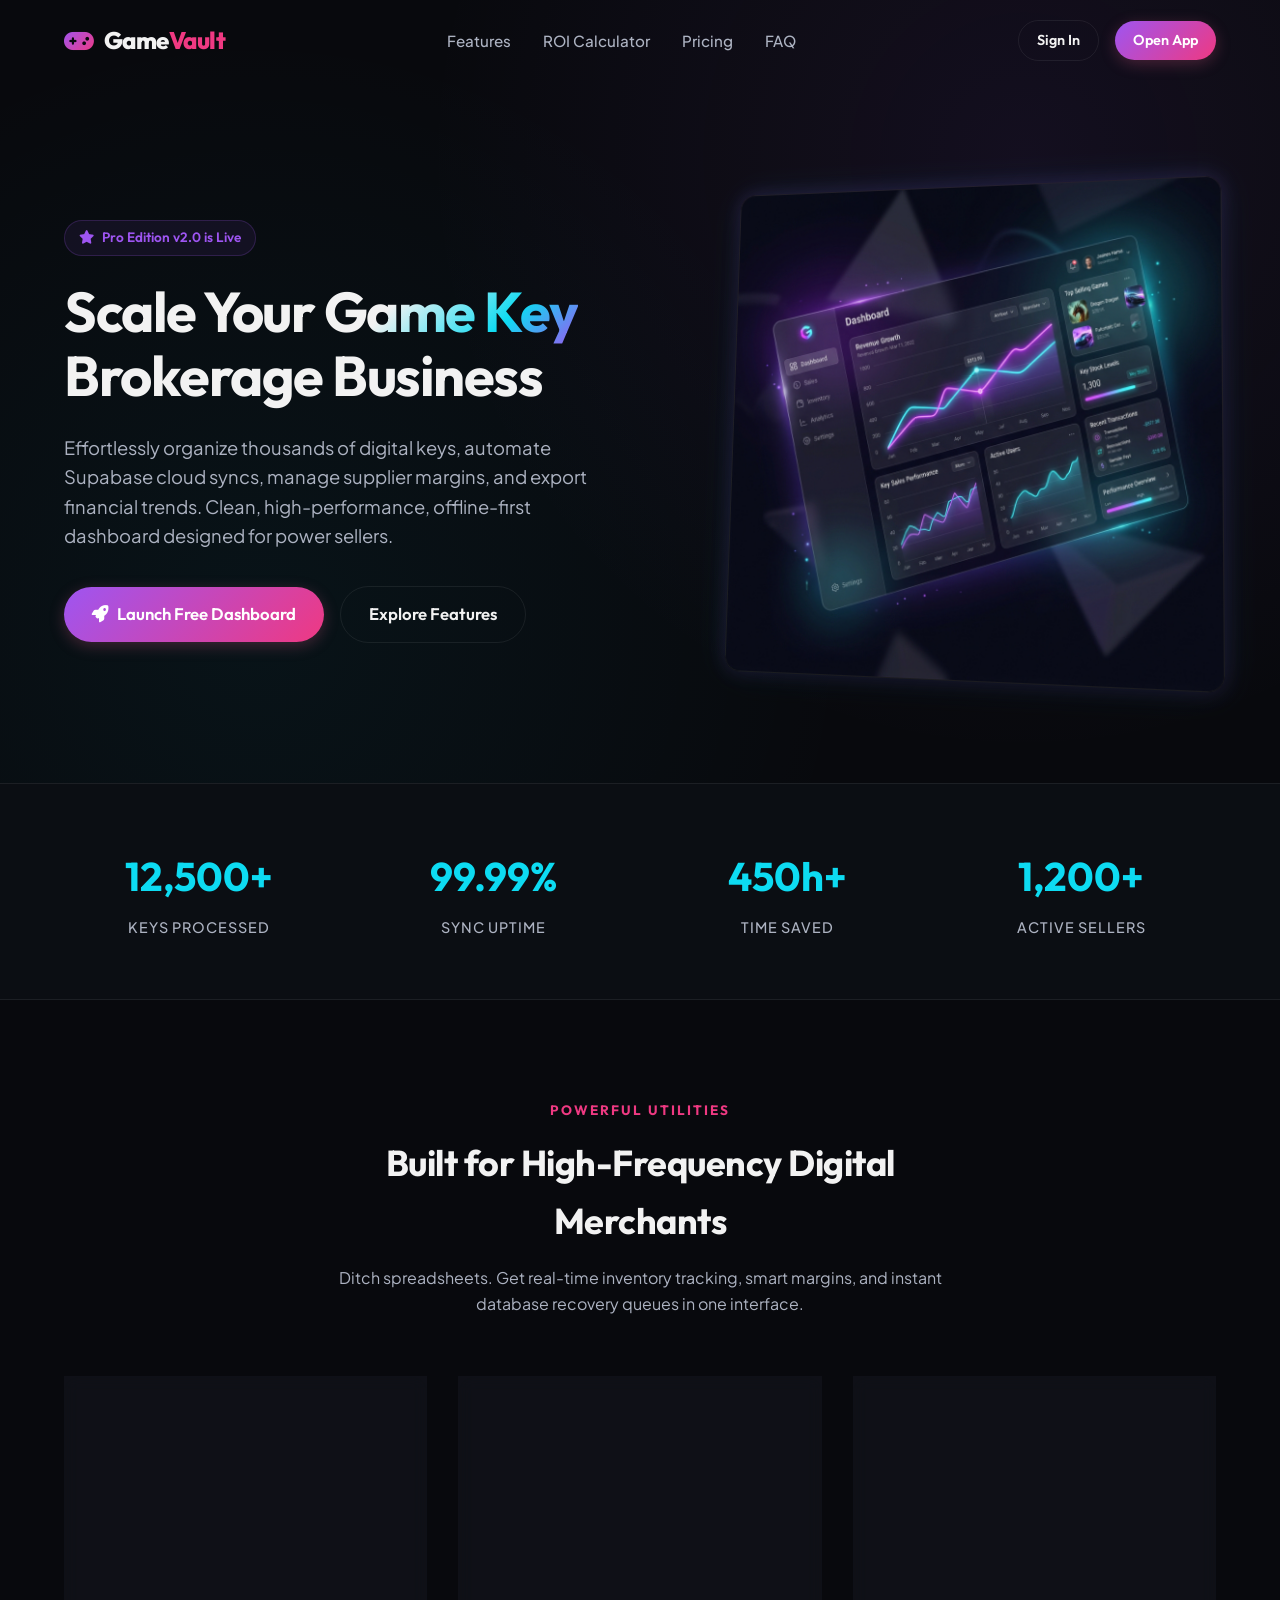
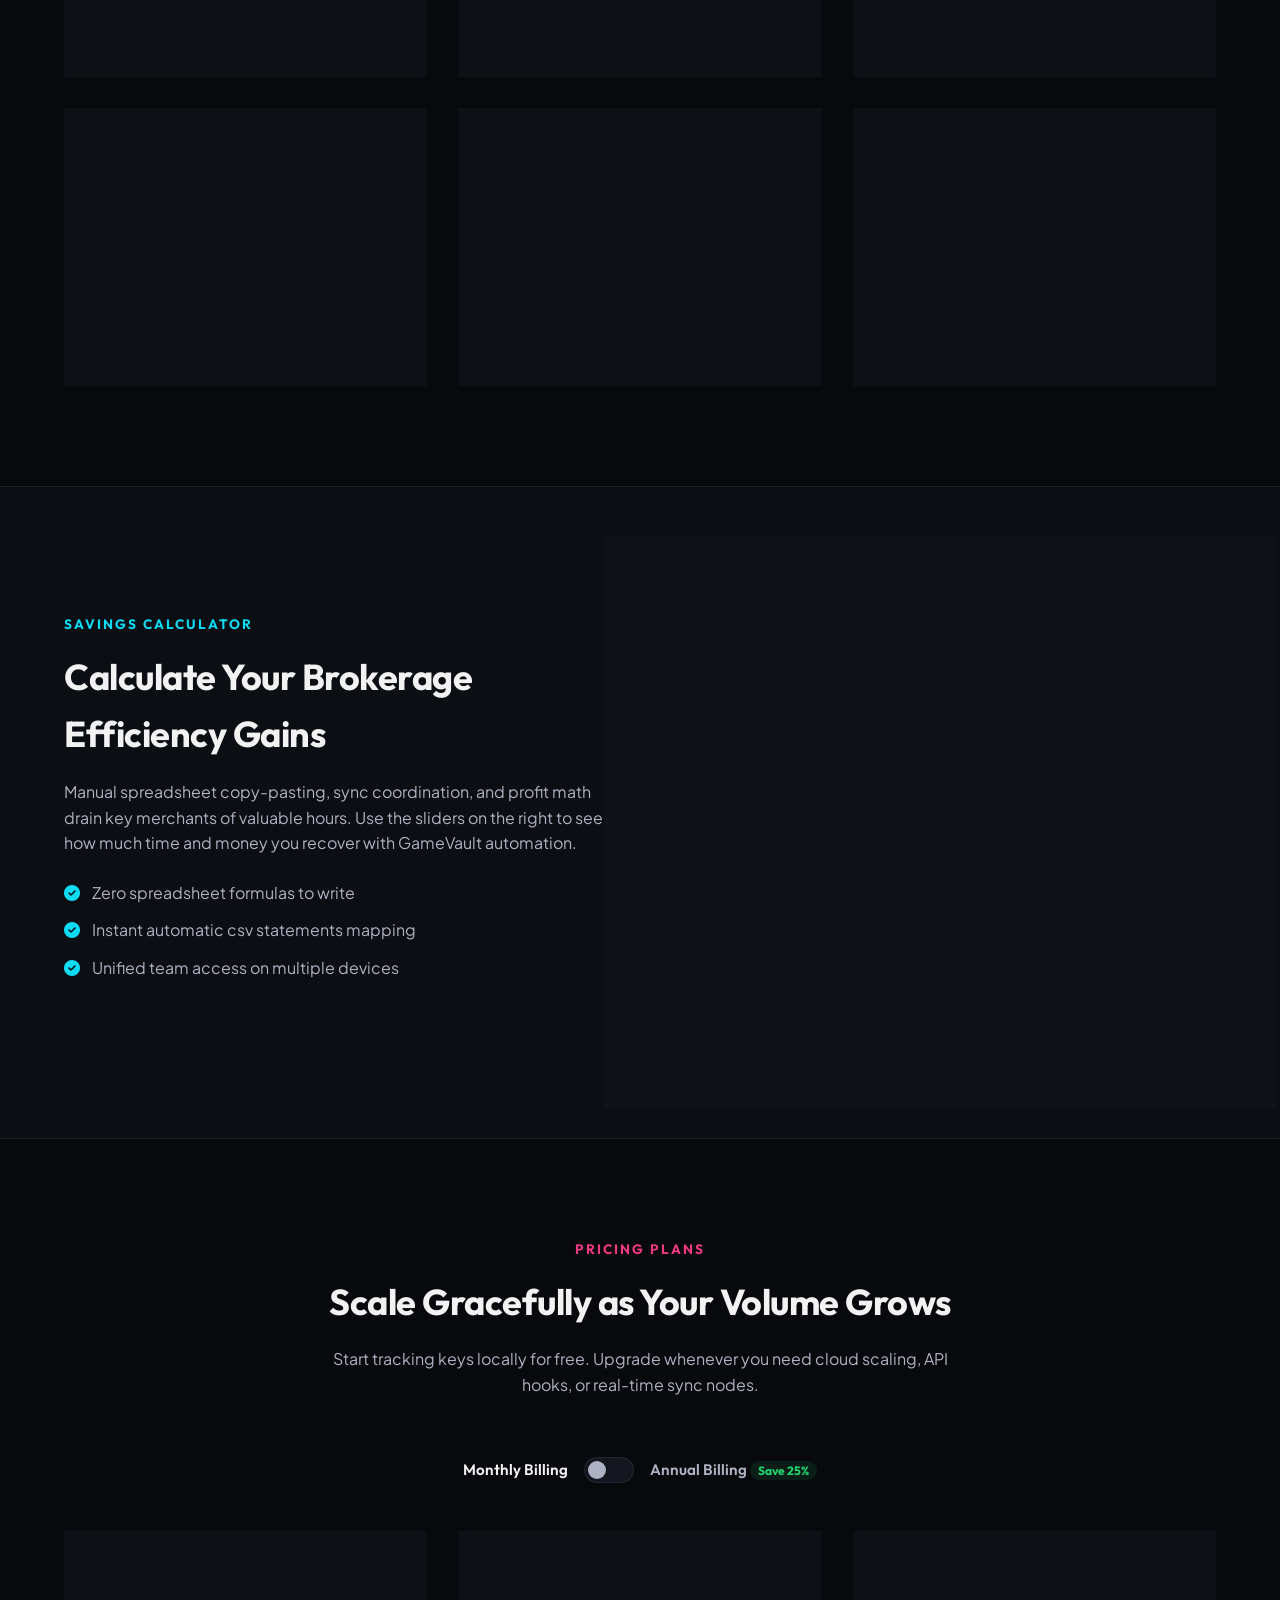
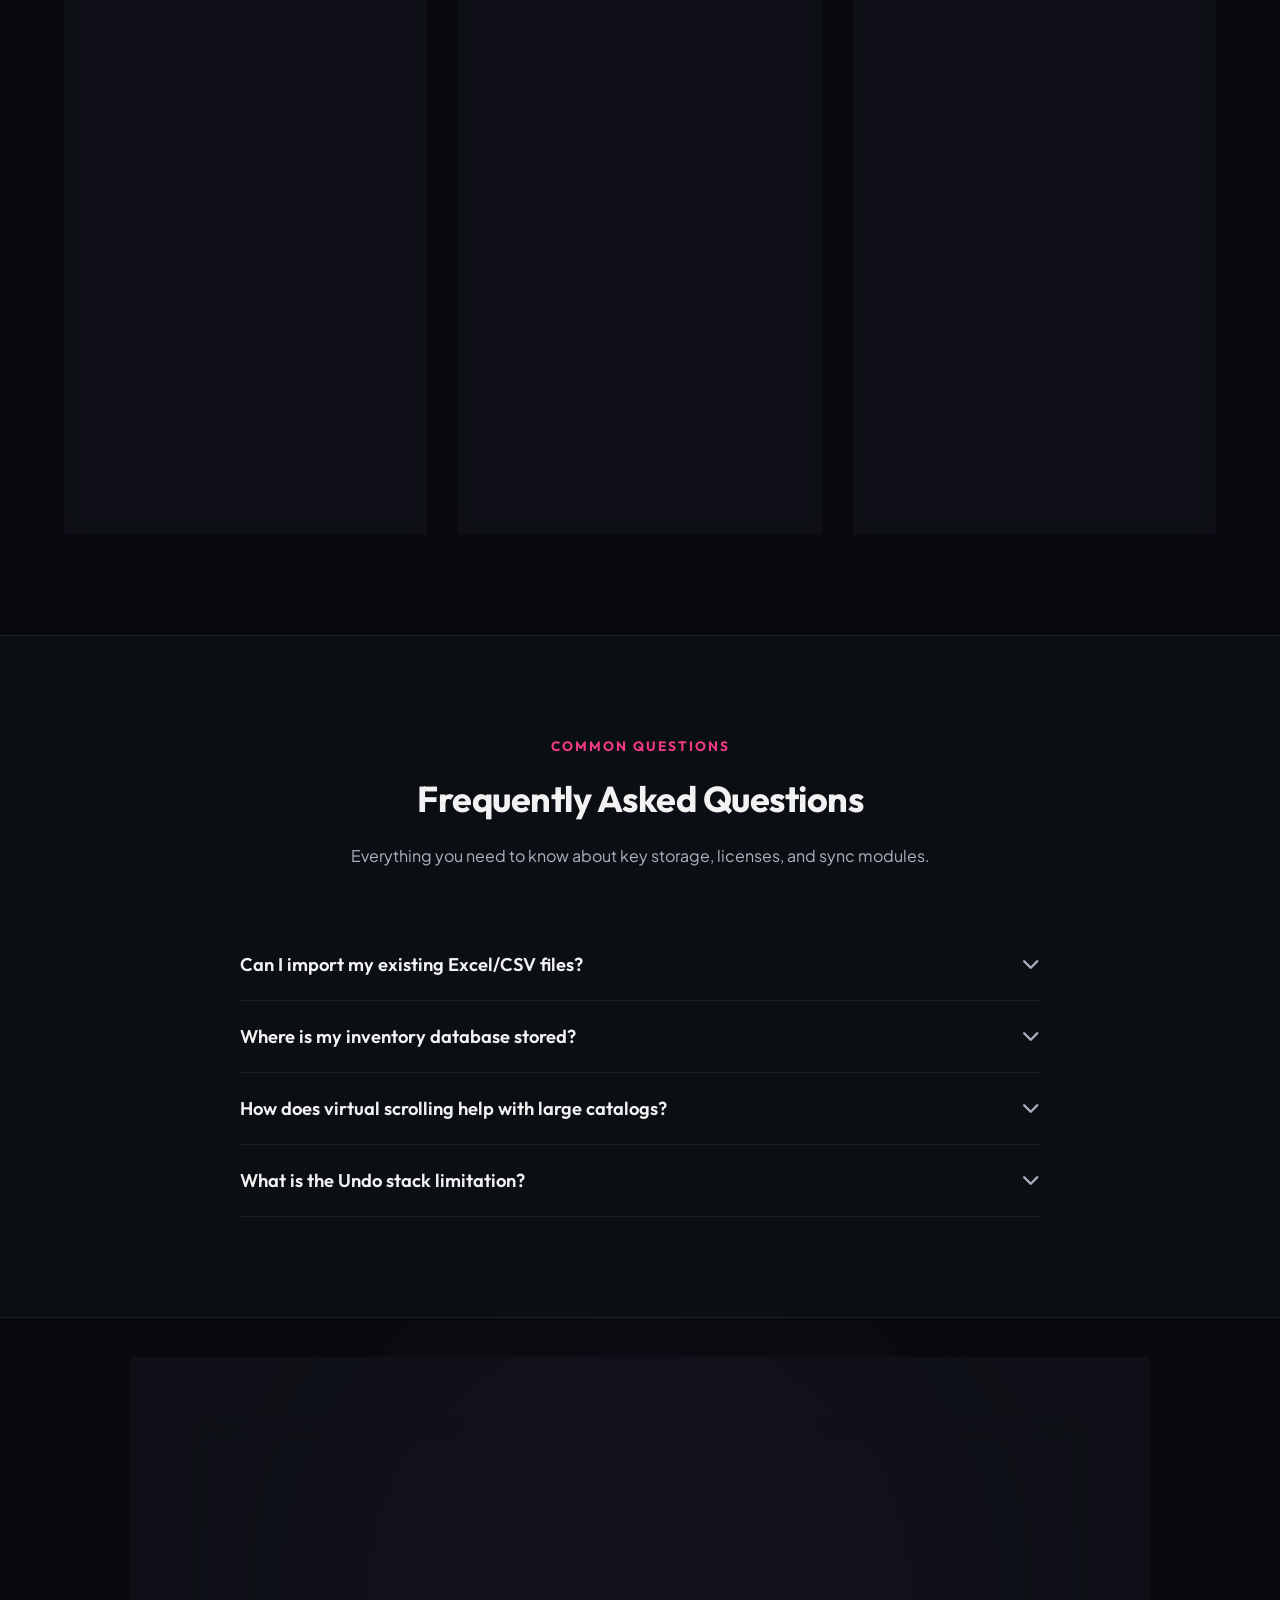
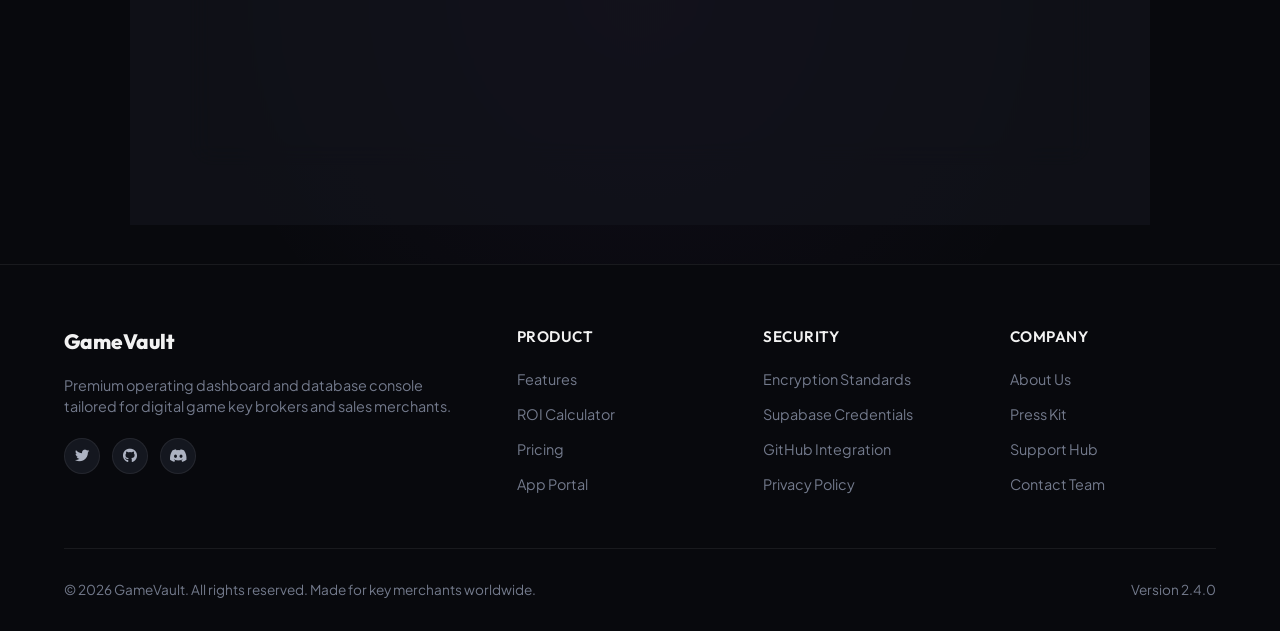
==== landing.html @ be25f6ea "Add files via upload" ====
<!DOCTYPE html>
<html lang="en">
<head>
  <meta charset="UTF-8">
  <meta name="viewport" content="width=device-width, initial-scale=1.0">
  <title>GameVault - SaaS Operations Hub for Game Key Merchants</title>
  <meta name="description" content="Manage, sync, and scale your game key business. Track inventory, calculate real-time platform profits, sync data to Supabase/GitHub, and analyze supplier margins.">
  
  <!-- FontAwesome Icons -->
  <link rel="stylesheet" href="https://cdnjs.cloudflare.com/ajax/libs/font-awesome/6.4.0/css/all.min.css">
  
  <!-- Custom landing styling -->
  <link rel="stylesheet" href="landing.css">
</head>
<body>

  <!-- HEADER -->
  <header class="header" id="main-header">
    <div class="container nav-wrapper">
      <a href="#" class="logo">
        <i class="fa-solid fa-gamepad"></i>
        <span>Game<span style="color: var(--accent-pink);">Vault</span></span>
      </a>
      <ul class="nav-menu">
        <li><a href="#features" class="nav-link">Features</a></li>
        <li><a href="#calculator" class="nav-link">ROI Calculator</a></li>
        <li><a href="#pricing" class="nav-link">Pricing</a></li>
        <li><a href="#faq" class="nav-link">FAQ</a></li>
      </ul>
      <div class="nav-actions">
        <a href="index.html" class="btn btn-outline" style="border-radius: 30px; font-size: 0.9rem; padding: 8px 18px;">Sign In</a>
        <a href="index.html" class="btn btn-primary" style="border-radius: 30px; font-size: 0.9rem; padding: 8px 18px;">Open App</a>
      </div>
    </div>
  </header>

  <!-- HERO SECTION -->
  <section class="hero">
    <div class="container hero-grid">
      <div class="hero-content">
        <div class="hero-badge">
          <i class="fa-solid fa-star"></i> Pro Edition v2.0 is Live
        </div>
        <h1 class="hero-title">
          Scale Your <span class="text-gradient">Game Key</span> Brokerage Business
        </h1>
        <p class="hero-subtitle">
          Effortlessly organize thousands of digital keys, automate Supabase cloud syncs, manage supplier margins, and export financial trends. Clean, high-performance, offline-first dashboard designed for power sellers.
        </p>
        <div class="hero-ctas">
          <a href="index.html" class="btn btn-primary btn-lg">
            <i class="fa-solid fa-rocket"></i> Launch Free Dashboard
          </a>
          <a href="#features" class="btn btn-outline btn-lg">
            Explore Features
          </a>
        </div>
      </div>
      <div class="hero-mockup-wrapper">
        <div class="hero-mockup-glow"></div>
        <img src="assets/dashboard_showcase.png" alt="GameVault Dashboard Mockup" class="hero-mockup-image">
      </div>
    </div>
  </section>

  <!-- STATS BAR -->
  <section class="stats">
    <div class="container stats-grid">
      <div class="stat-item">
        <h3 id="stat-keys">12,500+</h3>
        <p>Keys Processed</p>
      </div>
      <div class="stat-item">
        <h3 id="stat-uptime">99.99%</h3>
        <p>Sync Uptime</p>
      </div>
      <div class="stat-item">
        <h3 id="stat-hours">450h+</h3>
        <p>Time Saved</p>
      </div>
      <div class="stat-item">
        <h3 id="stat-suppliers">1,200+</h3>
        <p>Active Sellers</p>
      </div>
    </div>
  </section>

  <!-- FEATURES SECTION -->
  <section class="features" id="features">
    <div class="container">
      <div class="section-header">
        <span class="section-tag">Powerful Utilities</span>
        <h2 class="section-title">Built for High-Frequency Digital Merchants</h2>
        <p class="section-subtitle">Ditch spreadsheets. Get real-time inventory tracking, smart margins, and instant database recovery queues in one interface.</p>
      </div>
      
      <div class="features-grid">
        <!-- Feature 1 -->
        <div class="feature-card">
          <div class="feature-icon purple">
            <i class="fa-solid fa-bolt"></i>
          </div>
          <h4>High-Performance Scrolling</h4>
          <p>Features state-of-the-art DOM Virtualization enabling scroll lists to render over 12,000+ key records synchronously with sub-millisecond redraw latency.</p>
        </div>

        <!-- Feature 2 -->
        <div class="feature-card">
          <div class="feature-icon cyan">
            <i class="fa-solid fa-cloud-arrow-up"></i>
          </div>
          <h4>Real-Time Cloud Sync</h4>
          <p>Integrated service syncs keys to Supabase databases. Supports offline-write storage buffering and background bulk push-pull queues.</p>
        </div>

        <!-- Feature 3 -->
        <div class="feature-card">
          <div class="feature-icon pink">
            <i class="fa-solid fa-coins"></i>
          </div>
          <h4>Transposed Finance Ledger</h4>
          <p>Aggregates sales by month, year, or all-time into spreadsheet grid systems, detailing ROI rates, average sell velocities, margins, and duration spans.</p>
        </div>

        <!-- Feature 4 -->
        <div class="feature-card">
          <div class="feature-icon emerald">
            <i class="fa-solid fa-code-branch"></i>
          </div>
          <h4>GitHub JSON Backups</h4>
          <p>Keep direct ownership of your database. Automatically commit encrypted database state snapshots directly to your private GitHub repositories.</p>
        </div>

        <!-- Feature 5 -->
        <div class="feature-card">
          <div class="feature-icon amber">
            <i class="fa-solid fa-table-cells"></i>
          </div>
          <h4>Autofills & Customizations</h4>
          <p>Autofill game acquisition details, platform markups, low-stock notifications, sidebar links, regional currencies, and logo emblems.</p>
        </div>

        <!-- Feature 6 -->
        <div class="feature-card">
          <div class="feature-icon purple">
            <i class="fa-solid fa-rotate-left"></i>
          </div>
          <h4>State Undo & Recovery</h4>
          <p>Safety first. Supports an in-memory chronological state undo/redo stack (up to 20 operations deep) to reverse mistaken deletes instantly.</p>
        </div>
      </div>
    </div>
  </section>

  <!-- SAVINGS CALCULATOR SECTION -->
  <section class="calc-section" id="calculator">
    <div class="container calc-grid">
      <div class="calc-text">
        <span class="section-tag" style="color: var(--accent-cyan);">Savings Calculator</span>
        <h2 class="section-title">Calculate Your Brokerage Efficiency Gains</h2>
        <p class="section-subtitle" style="margin-bottom: 24px;">
          Manual spreadsheet copy-pasting, sync coordination, and profit math drain key merchants of valuable hours. Use the sliders on the right to see how much time and money you recover with GameVault automation.
        </p>
        <ul style="list-style: none; margin-bottom: 30px; color: var(--text-secondary);">
          <li style="display: flex; align-items: center; gap: 12px; margin-bottom: 12px;">
            <i class="fa-solid fa-circle-check" style="color: var(--accent-cyan);"></i> Zero spreadsheet formulas to write
          </li>
          <li style="display: flex; align-items: center; gap: 12px; margin-bottom: 12px;">
            <i class="fa-solid fa-circle-check" style="color: var(--accent-cyan);"></i> Instant automatic csv statements mapping
          </li>
          <li style="display: flex; align-items: center; gap: 12px;">
            <i class="fa-solid fa-circle-check" style="color: var(--accent-cyan);"></i> Unified team access on multiple devices
          </li>
        </ul>
      </div>
      <div class="calc-panel">
        <div class="calc-group">
          <div class="calc-label-row">
            <label for="slider-volume">Monthly Keys Sold</label>
            <span class="calc-value-badge" id="val-volume">2,500 keys</span>
          </div>
          <input type="range" id="slider-volume" class="calc-slider" min="100" max="15000" step="100" value="2500">
        </div>
        
        <div class="calc-group" style="margin-bottom: 40px;">
          <div class="calc-label-row">
            <label for="slider-time">Manual Time per Key</label>
            <span class="calc-value-badge" id="val-time">3 minutes</span>
          </div>
          <input type="range" id="slider-time" class="calc-slider" min="1" max="10" step="0.5" value="3">
        </div>

        <div class="calc-results">
          <div class="calc-result-card">
            <h5>Hours Saved / Mo</h5>
            <div class="calc-result-val" id="res-hours">125h</div>
          </div>
          <div class="calc-result-card highlight">
            <h5>Estimated Profits Gain</h5>
            <div class="calc-result-val" id="res-savings">€3,750</div>
          </div>
        </div>
      </div>
    </div>
  </section>

  <!-- PRICING SECTION -->
  <section class="pricing" id="pricing">
    <div class="container">
      <div class="section-header">
        <span class="section-tag">Pricing Plans</span>
        <h2 class="section-title">Scale Gracefully as Your Volume Grows</h2>
        <p class="section-subtitle">Start tracking keys locally for free. Upgrade whenever you need cloud scaling, API hooks, or real-time sync nodes.</p>
      </div>

      <div class="pricing-toggle-wrapper">
        <span class="pricing-toggle-label active" id="toggle-label-monthly">Monthly Billing</span>
        <label class="switch">
          <input type="checkbox" id="pricing-toggle-checkbox">
          <span class="slider-switch"></span>
        </label>
        <span class="pricing-toggle-label" id="toggle-label-annual">Annual Billing <span class="pricing-badge">Save 25%</span></span>
      </div>

      <div class="pricing-grid">
        <!-- Tier 1 -->
        <div class="price-card">
          <div class="price-header">
            <h4>Hobbyist</h4>
            <p>Perfect for solo sellers tracking small key catalogs locally.</p>
          </div>
          <div class="price-tag">
            <span class="price-num">€0</span>
            <span class="price-period">/ month</span>
          </div>
          <ul class="price-features">
            <li><i class="fa-solid fa-check"></i> IndexedDB Local Storage</li>
            <li><i class="fa-solid fa-check"></i> Basic Sales Loggers</li>
            <li><i class="fa-solid fa-check"></i> Advanced Statistics & Charts</li>
            <li class="disabled"><i class="fa-solid fa-xmark"></i> Supabase Cloud Synchronizer</li>
            <li class="disabled"><i class="fa-solid fa-xmark"></i> GitHub Repos Backups</li>
            <li class="disabled"><i class="fa-solid fa-xmark"></i> Team Multi-Device Sync</li>
          </ul>
          <a href="index.html" class="btn btn-outline" style="width: 100%; border-radius: 30px;">Get Started Free</a>
        </div>

        <!-- Tier 2 -->
        <div class="price-card popular">
          <div class="price-header">
            <h4>Broker Pro</h4>
            <p>For active key brokers scaling cross-device syncs and backups.</p>
          </div>
          <div class="price-tag">
            <span class="price-num" id="pro-price">€19</span>
            <span class="price-period" id="pro-period">/ month</span>
          </div>
          <ul class="price-features">
            <li><i class="fa-solid fa-check"></i> Unlimited Keys Inventory</li>
            <li><i class="fa-solid fa-check"></i> Supabase Real-Time Cloud Node</li>
            <li><i class="fa-solid fa-check"></i> GitHub Automated Backups</li>
            <li><i class="fa-solid fa-check"></i> High-Speed DOM Virtualization</li>
            <li><i class="fa-solid fa-check"></i> Custom Suppliers & Logo URLs</li>
            <li><i class="fa-solid fa-check"></i> Multi-device State Syncing</li>
          </ul>
          <a href="index.html" class="btn btn-primary" style="width: 100%; border-radius: 30px;">Unlock Pro Access</a>
        </div>

        <!-- Tier 3 -->
        <div class="price-card">
          <div class="price-header">
            <h4>Enterprise</h4>
            <p>For large merchant teams requiring dedicated database nodes.</p>
          </div>
          <div class="price-tag">
            <span class="price-num">Custom</span>
            <span class="price-period">/ bespoke</span>
          </div>
          <ul class="price-features">
            <li><i class="fa-solid fa-check"></i> Isolated Database Shards</li>
            <li><i class="fa-solid fa-check"></i> Custom API Integrations</li>
            <li><i class="fa-solid fa-check"></i> Dedicated SLA Uptime Nodes</li>
            <li><i class="fa-solid fa-check"></i> Priority Account Management</li>
            <li><i class="fa-solid fa-check"></i> Automated Payout Invoicing</li>
            <li><i class="fa-solid fa-check"></i> Custom Roles & Audit Logs</li>
          </ul>
          <a href="mailto:support@gamevault.io" class="btn btn-outline" style="width: 100%; border-radius: 30px;">Contact Sales</a>
        </div>
      </div>
    </div>
  </section>

  <!-- FAQ SECTION -->
  <section class="faq" id="faq">
    <div class="container">
      <div class="section-header">
        <span class="section-tag">Common Questions</span>
        <h2 class="section-title">Frequently Asked Questions</h2>
        <p class="section-subtitle">Everything you need to know about key storage, licenses, and sync modules.</p>
      </div>

      <div class="faq-list">
        <div class="faq-item">
          <button class="faq-question">
            <h4>Can I import my existing Excel/CSV files?</h4>
            <i class="fa-solid fa-chevron-down"></i>
          </button>
          <div class="faq-answer">
            <p>Yes. GameVault integrates SheetJS which lets you drag and drop any raw Excel sheet. You can map custom headers to Game Title, Platform, Key, and Cost properties dynamically in Settings.</p>
          </div>
        </div>

        <div class="faq-item">
          <button class="faq-question">
            <h4>Where is my inventory database stored?</h4>
            <i class="fa-solid fa-chevron-down"></i>
          </button>
          <div class="faq-answer">
            <p>GameVault is offline-first. By default, your data stays in your browser's secure HTML5 IndexedDB storage database. Once you save Supabase credentials, mutations are piped to your remote database.</p>
          </div>
        </div>

        <div class="faq-item">
          <button class="faq-question">
            <h4>How does virtual scrolling help with large catalogs?</h4>
            <i class="fa-solid fa-chevron-down"></i>
          </button>
          <div class="faq-answer">
            <p>Standard tables crash or lag when rendering 10,000+ items. Our virtualization engine only renders the 15-20 rows visible in the viewport, reusing table cells during scroll. This guarantees a smooth 60fps experience.</p>
          </div>
        </div>

        <div class="faq-item">
          <button class="faq-question">
            <h4>What is the Undo stack limitation?</h4>
            <i class="fa-solid fa-chevron-down"></i>
          </button>
          <div class="faq-answer">
            <p>The state Undo/Redo recovery stack preserves the last 20 state mutations. This lets you undo key creations, edits, bulk status adjustments, and deletions. Older records are purged to keep RAM usage low.</p>
          </div>
        </div>
      </div>
    </div>
  </section>

  <!-- CTA BANNER -->
  <section class="cta-banner">
    <div class="container">
      <div class="cta-box">
        <h2>Ready to Automate Your Key Brokerage?</h2>
        <p>Get started with the local dashboard free of charge. Set up cloud syncing and backup repository commits in under 2 minutes.</p>
        <a href="index.html" class="btn btn-primary btn-lg">
          <i class="fa-solid fa-rocket"></i> Launch Free Dashboard
        </a>
      </div>
    </div>
  </section>

  <!-- FOOTER -->
  <footer class="footer">
    <div class="container">
      <div class="footer-grid">
        <div class="footer-brand">
          <h4>GameVault</h4>
          <p>Premium operating dashboard and database console tailored for digital game key brokers and sales merchants.</p>
          <div class="footer-socials">
            <a href="#" class="social-icon"><i class="fa-brands fa-twitter"></i></a>
            <a href="#" class="social-icon"><i class="fa-brands fa-github"></i></a>
            <a href="#" class="social-icon"><i class="fa-brands fa-discord"></i></a>
          </div>
        </div>
        <div class="footer-links">
          <h5>Product</h5>
          <ul>
            <li><a href="#features">Features</a></li>
            <li><a href="#calculator">ROI Calculator</a></li>
            <li><a href="#pricing">Pricing</a></li>
            <li><a href="index.html">App Portal</a></li>
          </ul>
        </div>
        <div class="footer-links">
          <h5>Security</h5>
          <ul>
            <li><a href="#">Encryption Standards</a></li>
            <li><a href="#">Supabase Credentials</a></li>
            <li><a href="#">GitHub Integration</a></li>
            <li><a href="#">Privacy Policy</a></li>
          </ul>
        </div>
        <div class="footer-links">
          <h5>Company</h5>
          <ul>
            <li><a href="#">About Us</a></li>
            <li><a href="#">Press Kit</a></li>
            <li><a href="#">Support Hub</a></li>
            <li><a href="mailto:support@gamevault.io">Contact Team</a></li>
          </ul>
        </div>
      </div>
      <div class="footer-bottom">
        <span class="footer-copy">&copy; 2026 GameVault. All rights reserved. Made for key merchants worldwide.</span>
        <span class="footer-copy">Version 2.4.0</span>
      </div>
    </div>
  </footer>

  <!-- Page Interactivity Scripts -->
  <script>
    document.addEventListener("DOMContentLoaded", () => {
      // 1. Header Scrolled Class Transitions
      const header = document.getElementById("main-header");
      window.addEventListener("scroll", () => {
        if (window.scrollY > 50) {
          header.classList.add("scrolled");
        } else {
          header.classList.remove("scrolled");
        }
      });

      // 2. Savings ROI Calculator logic
      const sliderVolume = document.getElementById("slider-volume");
      const sliderTime = document.getElementById("slider-time");
      
      const valVolume = document.getElementById("val-volume");
      const valTime = document.getElementById("val-time");
      
      const resHours = document.getElementById("res-hours");
      const resSavings = document.getElementById("res-savings");

      const formatNum = (num) => num.toString().replace(/\B(?=(\d{3})+(?!\d))/g, ",");

      const updateSavings = () => {
        const volume = parseInt(sliderVolume.value) || 0;
        const time = parseFloat(sliderTime.value) || 0;

        valVolume.textContent = `${formatNum(volume)} keys`;
        valTime.textContent = `${time} minute${time === 1 ? '' : 's'}`;

        // Calculate hours saved per month
        const totalMinutes = volume * time;
        const hoursSaved = Math.round(totalMinutes / 60);
        resHours.textContent = `${formatNum(hoursSaved)}h`;

        // Calculate money saved based on developer average rate (€30/hour)
        const savingsMoney = Math.round(hoursSaved * 30);
        resSavings.textContent = `€${formatNum(savingsMoney)}`;
      };

      if (sliderVolume && sliderTime) {
        sliderVolume.addEventListener("input", updateSavings);
        sliderTime.addEventListener("input", updateSavings);
        updateSavings(); // Run initialization
      }

      // 3. Pricing Period Duration Toggle Switch
      const billingToggle = document.getElementById("pricing-toggle-checkbox");
      const labelMonthly = document.getElementById("toggle-label-monthly");
      const labelAnnual = document.getElementById("toggle-label-annual");
      
      const proPrice = document.getElementById("pro-price");
      const proPeriod = document.getElementById("pro-period");

      const updatePricing = () => {
        if (billingToggle.checked) {
          // Annual billing
          labelMonthly.classList.remove("active");
          labelAnnual.classList.add("active");
          proPrice.textContent = "€14";
          proPeriod.textContent = " / month (billed annually)";
        } else {
          // Monthly billing
          labelMonthly.classList.add("active");
          labelAnnual.classList.remove("active");
          proPrice.textContent = "€19";
          proPeriod.textContent = " / month";
        }
      };

      if (billingToggle) {
        billingToggle.addEventListener("change", updatePricing);
        updatePricing();
      }

      // 4. FAQ Accordion panel collapse animations
      const faqQuestions = document.querySelectorAll(".faq-question");
      faqQuestions.forEach(btn => {
        btn.addEventListener("click", () => {
          const faqItem = btn.parentElement;
          const isActive = faqItem.classList.contains("active");
          
          // Collapse all faq items first
          document.querySelectorAll(".faq-item").forEach(item => {
            item.classList.remove("active");
          });

          // Expand selected one if it wasn't already active
          if (!isActive) {
            faqItem.classList.add("active");
          }
        });
      });
    });
  </script>
</body>
</html>
---- landing.css ----
/* 
 * GameVault - SaaS Landing Page Styling
 * Tailored HSL dark palette & premium visual tokens
 */

@import url('https://fonts.googleapis.com/css2?family=Outfit:wght@300;400;500;600;700;800&family=Plus+Jakarta+Sans:wght@300;400;500;600;700;800&display=swap');

:root {
  --bg-dark: hsl(224, 25%, 6%);
  --bg-darker: hsl(224, 25%, 4%);
  --bg-card: hsl(224, 20%, 10%);
  --bg-card-glass: hsla(224, 20%, 10%, 0.6);
  --border-color: hsla(0, 0%, 100%, 0.07);
  --border-glow: hsla(270, 85%, 65%, 0.15);
  
  --text-main: hsl(0, 0%, 95%);
  --text-secondary: hsl(224, 15%, 72%);
  --text-muted: hsl(224, 10%, 50%);
  
  --accent-purple: hsl(268, 85%, 64%);
  --accent-cyan: hsl(186, 90%, 50%);
  --accent-pink: hsl(336, 85%, 58%);
  --accent-emerald: hsl(146, 75%, 48%);
  --accent-amber: hsl(36, 95%, 52%);
  
  --radius-xl: 24px;
  --radius-lg: 16px;
  --radius-md: 10px;
  --radius-sm: 6px;
  
  --font-display: 'Outfit', sans-serif;
  --font-body: 'Plus Jakarta Sans', sans-serif;
  
  --shadow-neon: 0 0 20px hsla(268, 85%, 64%, 0.2), 0 0 40px hsla(186, 90%, 50%, 0.1);
  --shadow-lg: 0 10px 40px rgba(0, 0, 0, 0.4);
}

/* Global resets & Scroll behaviors */
* {
  box-sizing: border-box;
  margin: 0;
  padding: 0;
}

html {
  scroll-behavior: smooth;
  background-color: var(--bg-darker);
  color: var(--text-main);
  font-family: var(--font-body);
  font-size: 16px;
}

body {
  overflow-x: hidden;
  line-height: 1.6;
}

h1, h2, h3, h4, h5, h6 {
  font-family: var(--font-display);
  font-weight: 700;
  color: var(--text-main);
}

a {
  text-decoration: none;
  color: inherit;
}

/* Gradients text & backgrounds */
.text-gradient {
  background: linear-gradient(135deg, var(--text-main) 30%, var(--accent-cyan) 70%, var(--accent-purple) 100%);
  -webkit-background-clip: text;
  -webkit-text-fill-color: transparent;
  background-clip: text;
}

.text-gradient-purple-pink {
  background: linear-gradient(135deg, var(--accent-purple), var(--accent-pink));
  -webkit-background-clip: text;
  -webkit-text-fill-color: transparent;
  background-clip: text;
}

.bg-gradient-purple-cyan {
  background: linear-gradient(135deg, var(--accent-purple), var(--accent-cyan));
}

/* Container */
.container {
  width: 100%;
  max-width: 1200px;
  margin: 0 auto;
  padding: 0 24px;
}

/* Header & Nav */
.header {
  position: fixed;
  top: 0;
  left: 0;
  width: 100%;
  z-index: 1000;
  transition: all 0.3s ease;
  padding: 20px 0;
}

.header.scrolled {
  background-color: hsla(224, 25%, 4%, 0.85);
  backdrop-filter: blur(12px);
  -webkit-backdrop-filter: blur(12px);
  padding: 14px 0;
  border-bottom: 1px solid var(--border-color);
}

.nav-wrapper {
  display: flex;
  justify-content: space-between;
  align-items: center;
}

.logo {
  display: flex;
  align-items: center;
  gap: 10px;
  font-family: var(--font-display);
  font-size: 1.5rem;
  font-weight: 800;
  letter-spacing: -0.5px;
}

.logo i {
  background: linear-gradient(135deg, var(--accent-purple), var(--accent-pink));
  -webkit-background-clip: text;
  -webkit-text-fill-color: transparent;
}

.nav-menu {
  display: flex;
  align-items: center;
  gap: 32px;
  list-style: none;
}

.nav-link {
  font-size: 0.95rem;
  font-weight: 500;
  color: var(--text-secondary);
  transition: color 0.2s ease;
}

.nav-link:hover {
  color: var(--accent-cyan);
}

.nav-actions {
  display: flex;
  align-items: center;
  gap: 16px;
}

/* Button UI */
.btn {
  display: inline-flex;
  align-items: center;
  justify-content: center;
  gap: 8px;
  padding: 10px 20px;
  border-radius: 30px;
  font-family: var(--font-display);
  font-weight: 600;
  font-size: 0.95rem;
  cursor: pointer;
  transition: all 0.25s cubic-bezier(0.16, 1, 0.3, 1);
  border: none;
}

.btn-primary {
  background: linear-gradient(135deg, var(--accent-purple), var(--accent-pink));
  color: #fff;
  box-shadow: 0 4px 15px rgba(235, 94, 142, 0.25);
}

.btn-primary:hover {
  transform: translateY(-2px);
  box-shadow: 0 6px 20px rgba(235, 94, 142, 0.4);
}

.btn-outline {
  background: transparent;
  color: var(--text-main);
  border: 1px solid var(--border-color);
}

.btn-outline:hover {
  background-color: var(--border-color);
  border-color: var(--text-muted);
  transform: translateY(-2px);
}

.btn-lg {
  padding: 14px 28px;
  font-size: 1.05rem;
}

/* Hero Section */
.hero {
  position: relative;
  padding-top: 180px;
  padding-bottom: 100px;
  background-image: 
    radial-gradient(circle at 80% 20%, hsla(268, 85%, 64%, 0.08) 0%, transparent 50%),
    radial-gradient(circle at 20% 80%, hsla(186, 90%, 50%, 0.05) 0%, transparent 50%);
}

.hero-grid {
  display: grid;
  grid-template-columns: 1.1fr 0.9fr;
  gap: 48px;
  align-items: center;
}

.hero-badge {
  display: inline-flex;
  align-items: center;
  gap: 8px;
  background-color: hsla(268, 85%, 64%, 0.08);
  border: 1px solid hsla(268, 85%, 64%, 0.2);
  color: var(--accent-purple);
  padding: 6px 14px;
  border-radius: 20px;
  font-size: 0.85rem;
  font-weight: 600;
  margin-bottom: 24px;
  font-family: var(--font-display);
}

.hero-title {
  font-size: 3.5rem;
  line-height: 1.15;
  letter-spacing: -1.5px;
  margin-bottom: 24px;
}

.hero-subtitle {
  font-size: 1.15rem;
  color: var(--text-secondary);
  margin-bottom: 36px;
  max-width: 540px;
}

.hero-ctas {
  display: flex;
  align-items: center;
  gap: 16px;
}

.hero-mockup-wrapper {
  position: relative;
}

.hero-mockup-glow {
  position: absolute;
  top: 50%;
  left: 50%;
  transform: translate(-50%, -50%);
  width: 110%;
  height: 110%;
  background: radial-gradient(circle, hsla(268, 85%, 64%, 0.12) 0%, transparent 60%);
  z-index: 1;
  pointer-events: none;
}

.hero-mockup-image {
  position: relative;
  z-index: 2;
  width: 100%;
  border-radius: var(--radius-lg);
  border: 1px solid var(--border-color);
  box-shadow: var(--shadow-lg), var(--shadow-neon);
  transform: perspective(1000px) rotateY(-10deg) rotateX(5deg);
  transition: transform 0.5s ease;
}

.hero-mockup-image:hover {
  transform: perspective(1000px) rotateY(0deg) rotateX(0deg);
}

/* Stats Section */
.stats {
  padding: 60px 0;
  background-color: var(--bg-dark);
  border-top: 1px solid var(--border-color);
  border-bottom: 1px solid var(--border-color);
}

.stats-grid {
  display: grid;
  grid-template-columns: repeat(4, 1fr);
  gap: 24px;
  text-align: center;
}

.stat-item h3 {
  font-size: 2.5rem;
  color: var(--accent-cyan);
  margin-bottom: 8px;
}

.stat-item p {
  color: var(--text-secondary);
  font-size: 0.9rem;
  font-weight: 500;
  text-transform: uppercase;
  letter-spacing: 1px;
}

/* Section Common Layouts */
.section-header {
  text-align: center;
  max-width: 650px;
  margin: 0 auto 60px auto;
}

.section-tag {
  color: var(--accent-pink);
  font-family: var(--font-display);
  font-weight: 700;
  font-size: 0.85rem;
  text-transform: uppercase;
  letter-spacing: 2px;
  margin-bottom: 12px;
  display: block;
}

.section-title {
  font-size: 2.25rem;
  margin-bottom: 16px;
  letter-spacing: -0.5px;
}

.section-subtitle {
  color: var(--text-secondary);
  font-size: 1rem;
}

/* Features Section */
.features {
  padding: 100px 0;
}

.features-grid {
  display: grid;
  grid-template-columns: repeat(3, 1fr);
  gap: 32px;
}

.feature-card {
  background: var(--bg-card-glass);
  border: 1px solid var(--border-color);
  border-radius: var(--radius-lg);
  padding: 36px;
  transition: all 0.3s cubic-bezier(0.16, 1, 0.3, 1);
  position: relative;
  overflow: hidden;
  backdrop-filter: blur(8px);
  -webkit-backdrop-filter: blur(8px);
}

.feature-card::before {
  content: '';
  position: absolute;
  top: 0;
  left: 0;
  width: 100%;
  height: 4px;
  background: linear-gradient(90deg, transparent, var(--accent-purple), transparent);
  opacity: 0;
  transition: opacity 0.3s ease;
}

.feature-card:hover {
  transform: translateY(-5px);
  border-color: var(--accent-purple);
  box-shadow: 0 15px 30px rgba(0, 0, 0, 0.3);
}

.feature-card:hover::before {
  opacity: 1;
}

.feature-icon {
  width: 48px;
  height: 48px;
  border-radius: var(--radius-md);
  display: flex;
  align-items: center;
  justify-content: center;
  font-size: 1.4rem;
  margin-bottom: 24px;
}

.feature-icon.purple { background-color: hsla(268, 85%, 64%, 0.12); color: var(--accent-purple); }
.feature-icon.cyan { background-color: hsla(186, 90%, 50%, 0.12); color: var(--accent-cyan); }
.feature-icon.pink { background-color: hsla(336, 85%, 58%, 0.12); color: var(--accent-pink); }
.feature-icon.emerald { background-color: hsla(146, 75%, 48%, 0.12); color: var(--accent-emerald); }
.feature-icon.amber { background-color: hsla(36, 95%, 52%, 0.12); color: var(--accent-amber); }

.feature-card h4 {
  font-size: 1.2rem;
  margin-bottom: 12px;
}

.feature-card p {
  color: var(--text-secondary);
  font-size: 0.925rem;
  line-height: 1.5;
}

/* Calculator Section */
.calc-section {
  padding: 100px 0;
  background-color: var(--bg-dark);
  border-top: 1px solid var(--border-color);
  border-bottom: 1px solid var(--border-color);
}

.calc-grid {
  display: grid;
  grid-template-columns: 1fr 1fr;
  gap: 48px;
  align-items: center;
}

.calc-panel {
  background: var(--bg-card-glass);
  border: 1px solid var(--border-color);
  border-radius: var(--radius-xl);
  padding: 40px;
  box-shadow: var(--shadow-lg);
  backdrop-filter: blur(12px);
}

.calc-group {
  margin-bottom: 30px;
}

.calc-label-row {
  display: flex;
  justify-content: space-between;
  align-items: center;
  margin-bottom: 12px;
}

.calc-label-row label {
  font-family: var(--font-display);
  font-weight: 600;
  font-size: 1rem;
}

.calc-value-badge {
  font-family: var(--font-display);
  font-weight: 700;
  color: var(--accent-cyan);
  background-color: hsla(186, 90%, 50%, 0.08);
  border: 1px solid hsla(186, 90%, 50%, 0.15);
  padding: 4px 10px;
  border-radius: 12px;
  font-size: 0.9rem;
}

.calc-slider {
  -webkit-appearance: none;
  appearance: none;
  width: 100%;
  height: 6px;
  border-radius: 3px;
  background: var(--border-color);
  outline: none;
  cursor: pointer;
}

.calc-slider::-webkit-slider-thumb {
  -webkit-appearance: none;
  appearance: none;
  width: 20px;
  height: 20px;
  border-radius: 50%;
  background: linear-gradient(135deg, var(--accent-purple), var(--accent-cyan));
  cursor: pointer;
  box-shadow: 0 0 10px rgba(186, 90, 50, 0.4);
  transition: transform 0.1s ease;
}

.calc-slider::-webkit-slider-thumb:hover {
  transform: scale(1.2);
}

.calc-results {
  display: grid;
  grid-template-columns: 1fr 1fr;
  gap: 20px;
}

.calc-result-card {
  background: hsla(224, 25%, 4%, 0.4);
  border: 1px solid var(--border-color);
  border-radius: var(--radius-lg);
  padding: 24px;
  text-align: center;
}

.calc-result-card.highlight {
  border-color: var(--accent-pink);
  background: radial-gradient(circle at 50% 0, hsla(336, 85%, 58%, 0.05) 0%, transparent 70%);
}

.calc-result-card h5 {
  font-size: 0.85rem;
  color: var(--text-secondary);
  text-transform: uppercase;
  letter-spacing: 0.5px;
  margin-bottom: 8px;
}

.calc-result-val {
  font-family: var(--font-display);
  font-size: 2.2rem;
  font-weight: 800;
  color: var(--text-main);
}

.calc-result-card.highlight .calc-result-val {
  color: var(--accent-pink);
}

/* Pricing Section */
.pricing {
  padding: 100px 0;
}

.pricing-toggle-wrapper {
  display: flex;
  justify-content: center;
  align-items: center;
  gap: 16px;
  margin-bottom: 48px;
}

.pricing-toggle-label {
  font-family: var(--font-display);
  font-weight: 600;
  font-size: 0.95rem;
  color: var(--text-secondary);
}

.pricing-toggle-label.active {
  color: var(--text-main);
}

.switch {
  position: relative;
  display: inline-block;
  width: 50px;
  height: 26px;
}

.switch input {
  opacity: 0;
  width: 0;
  height: 0;
}

.slider-switch {
  position: absolute;
  cursor: pointer;
  top: 0;
  left: 0;
  right: 0;
  bottom: 0;
  background-color: var(--bg-card);
  border: 1px solid var(--border-color);
  transition: .4s;
  border-radius: 34px;
}

.slider-switch:before {
  position: absolute;
  content: "";
  height: 18px;
  width: 18px;
  left: 3px;
  bottom: 3px;
  background-color: var(--text-secondary);
  transition: .4s;
  border-radius: 50%;
}

input:checked + .slider-switch {
  background-color: var(--accent-purple);
}

input:checked + .slider-switch:before {
  transform: translateX(24px);
  background-color: #fff;
}

.pricing-badge {
  background-color: hsla(146, 75%, 48%, 0.1);
  color: var(--accent-emerald);
  font-size: 0.75rem;
  font-weight: 700;
  padding: 2px 8px;
  border-radius: 10px;
}

.pricing-grid {
  display: grid;
  grid-template-columns: repeat(3, 1fr);
  gap: 32px;
  align-items: stretch;
}

.price-card {
  background: var(--bg-card-glass);
  border: 1px solid var(--border-color);
  border-radius: var(--radius-xl);
  padding: 40px;
  display: flex;
  flex-direction: column;
  position: relative;
  backdrop-filter: blur(8px);
}

.price-card.popular {
  border-color: var(--accent-cyan);
  background: radial-gradient(circle at 100% 0, hsla(186, 90%, 50%, 0.05) 0%, transparent 60%), var(--bg-card-glass);
}

.price-card.popular::after {
  content: 'POPULAR';
  position: absolute;
  top: 20px;
  right: 20px;
  font-family: var(--font-display);
  font-weight: 800;
  font-size: 0.75rem;
  letter-spacing: 1px;
  background-color: var(--accent-cyan);
  color: var(--bg-darker);
  padding: 4px 10px;
  border-radius: 20px;
}

.price-header h4 {
  font-size: 1.4rem;
  margin-bottom: 8px;
}

.price-header p {
  color: var(--text-secondary);
  font-size: 0.9rem;
  margin-bottom: 24px;
}

.price-tag {
  display: flex;
  align-items: baseline;
  margin-bottom: 30px;
  font-family: var(--font-display);
}

.price-num {
  font-size: 3rem;
  font-weight: 800;
  line-height: 1;
}

.price-period {
  color: var(--text-secondary);
  font-size: 0.95rem;
  margin-left: 6px;
}

.price-features {
  list-style: none;
  margin-bottom: 40px;
  flex-grow: 1;
}

.price-features li {
  display: flex;
  align-items: center;
  gap: 12px;
  margin-bottom: 16px;
  font-size: 0.95rem;
  color: var(--text-secondary);
}

.price-features li i {
  color: var(--accent-emerald);
}

.price-features li.disabled {
  opacity: 0.4;
  text-decoration: line-through;
}

.price-features li.disabled i {
  color: var(--text-muted);
}

/* FAQ Section */
.faq {
  padding: 100px 0;
  background-color: var(--bg-dark);
  border-top: 1px solid var(--border-color);
  border-bottom: 1px solid var(--border-color);
}

.faq-list {
  max-width: 800px;
  margin: 0 auto;
}

.faq-item {
  border-bottom: 1px solid var(--border-color);
  padding: 24px 0;
}

.faq-question {
  display: flex;
  justify-content: space-between;
  align-items: center;
  width: 100%;
  background: transparent;
  border: none;
  text-align: left;
  cursor: pointer;
  outline: none;
}

.faq-question h4 {
  font-size: 1.15rem;
  font-weight: 600;
  color: var(--text-main);
  transition: color 0.2s ease;
}

.faq-question i {
  font-size: 1.1rem;
  color: var(--text-secondary);
  transition: transform 0.3s ease;
}

.faq-item.active .faq-question h4 {
  color: var(--accent-cyan);
}

.faq-item.active .faq-question i {
  transform: rotate(180deg);
  color: var(--accent-cyan);
}

.faq-answer {
  max-height: 0;
  overflow: hidden;
  transition: max-height 0.3s cubic-bezier(0, 1, 0, 1);
}

.faq-answer p {
  color: var(--text-secondary);
  font-size: 0.95rem;
  line-height: 1.6;
  padding-top: 16px;
}

.faq-item.active .faq-answer {
  max-height: 200px;
  transition: max-height 0.3s cubic-bezier(0.9, 0, 0.8, 0.2);
}

/* CTA Banner */
.cta-banner {
  padding: 100px 0;
  text-align: center;
  position: relative;
  background: radial-gradient(circle, hsla(268, 85%, 64%, 0.05) 0%, transparent 65%);
}

.cta-box {
  background: radial-gradient(circle at 0% 0%, hsla(186, 90%, 50%, 0.05) 0%, transparent 50%), var(--bg-card-glass);
  border: 1px solid var(--border-color);
  border-radius: var(--radius-xl);
  padding: 60px 40px;
  max-width: 900px;
  margin: 0 auto;
  box-shadow: var(--shadow-neon);
  backdrop-filter: blur(12px);
}

.cta-box h2 {
  font-size: 2.5rem;
  margin-bottom: 16px;
  letter-spacing: -1px;
}

.cta-box p {
  color: var(--text-secondary);
  font-size: 1.05rem;
  max-width: 580px;
  margin: 0 auto 36px auto;
}

/* Footer styling */
.footer {
  background-color: var(--bg-darker);
  border-top: 1px solid var(--border-color);
  padding: 60px 0 30px 0;
  font-size: 0.9rem;
  color: var(--text-secondary);
}

.footer-grid {
  display: grid;
  grid-template-columns: 1.2fr repeat(3, 0.6fr);
  gap: 40px;
  margin-bottom: 40px;
}

.footer-brand h4 {
  font-family: var(--font-display);
  font-size: 1.3rem;
  font-weight: 800;
  margin-bottom: 16px;
}

.footer-brand p {
  line-height: 1.5;
  margin-bottom: 20px;
  color: var(--text-muted);
}

.footer-socials {
  display: flex;
  gap: 12px;
}

.social-icon {
  width: 36px;
  height: 36px;
  border-radius: 50%;
  background: var(--bg-card);
  border: 1px solid var(--border-color);
  display: flex;
  align-items: center;
  justify-content: center;
  color: var(--text-secondary);
  transition: all 0.2s ease;
}

.social-icon:hover {
  background-color: var(--accent-purple);
  color: #fff;
  border-color: var(--accent-purple);
  transform: translateY(-2px);
}

.footer-links h5 {
  font-size: 0.95rem;
  font-weight: 600;
  margin-bottom: 18px;
  color: var(--text-main);
  text-transform: uppercase;
  letter-spacing: 0.5px;
}

.footer-links ul {
  list-style: none;
}

.footer-links li {
  margin-bottom: 12px;
}

.footer-links a {
  color: var(--text-muted);
  transition: color 0.2s ease;
}

.footer-links a:hover {
  color: var(--accent-cyan);
}

.footer-bottom {
  border-top: 1px solid var(--border-color);
  padding-top: 30px;
  display: flex;
  justify-content: space-between;
  align-items: center;
}

.footer-copy {
  color: var(--text-muted);
  font-size: 0.85rem;
}

/* Responsive queries */
@media (max-width: 992px) {
  .hero-grid {
    grid-template-columns: 1fr;
    text-align: center;
    gap: 60px;
  }
  
  .hero-subtitle {
    margin-left: auto;
    margin-right: auto;
  }
  
  .hero-ctas {
    justify-content: center;
  }
  
  .hero-mockup-image {
    max-width: 600px;
    margin: 0 auto;
    transform: none;
  }
  
  .hero-mockup-image:hover {
    transform: none;
  }
  
  .features-grid {
    grid-template-columns: 1fr 1fr;
  }
  
  .calc-grid {
    grid-template-columns: 1fr;
    gap: 40px;
  }
  
  .pricing-grid {
    grid-template-columns: 1fr;
    max-width: 450px;
    margin: 0 auto;
  }
  
  .footer-grid {
    grid-template-columns: 1fr 1fr;
  }
}

@media (max-width: 768px) {
  .stats-grid {
    grid-template-columns: 1fr 1fr;
    gap: 30px;
  }
  
  .header {
    padding: 16px 0;
  }
  
  .nav-menu {
    display: none;
  }
  
  .hero-title {
    font-size: 2.6rem;
  }
}

@media (max-width: 576px) {
  .hero-title {
    font-size: 2.2rem;
  }
  
  .calc-results {
    grid-template-columns: 1fr;
  }
  
  .calc-panel {
    padding: 24px;
  }
  
  .cta-box {
    padding: 40px 20px;
  }
  
  .cta-box h2 {
    font-size: 1.8rem;
  }
  
  .footer-grid {
    grid-template-columns: 1fr;
  }
  
  .footer-bottom {
    flex-direction: column;
    gap: 16px;
    text-align: center;
  }
}
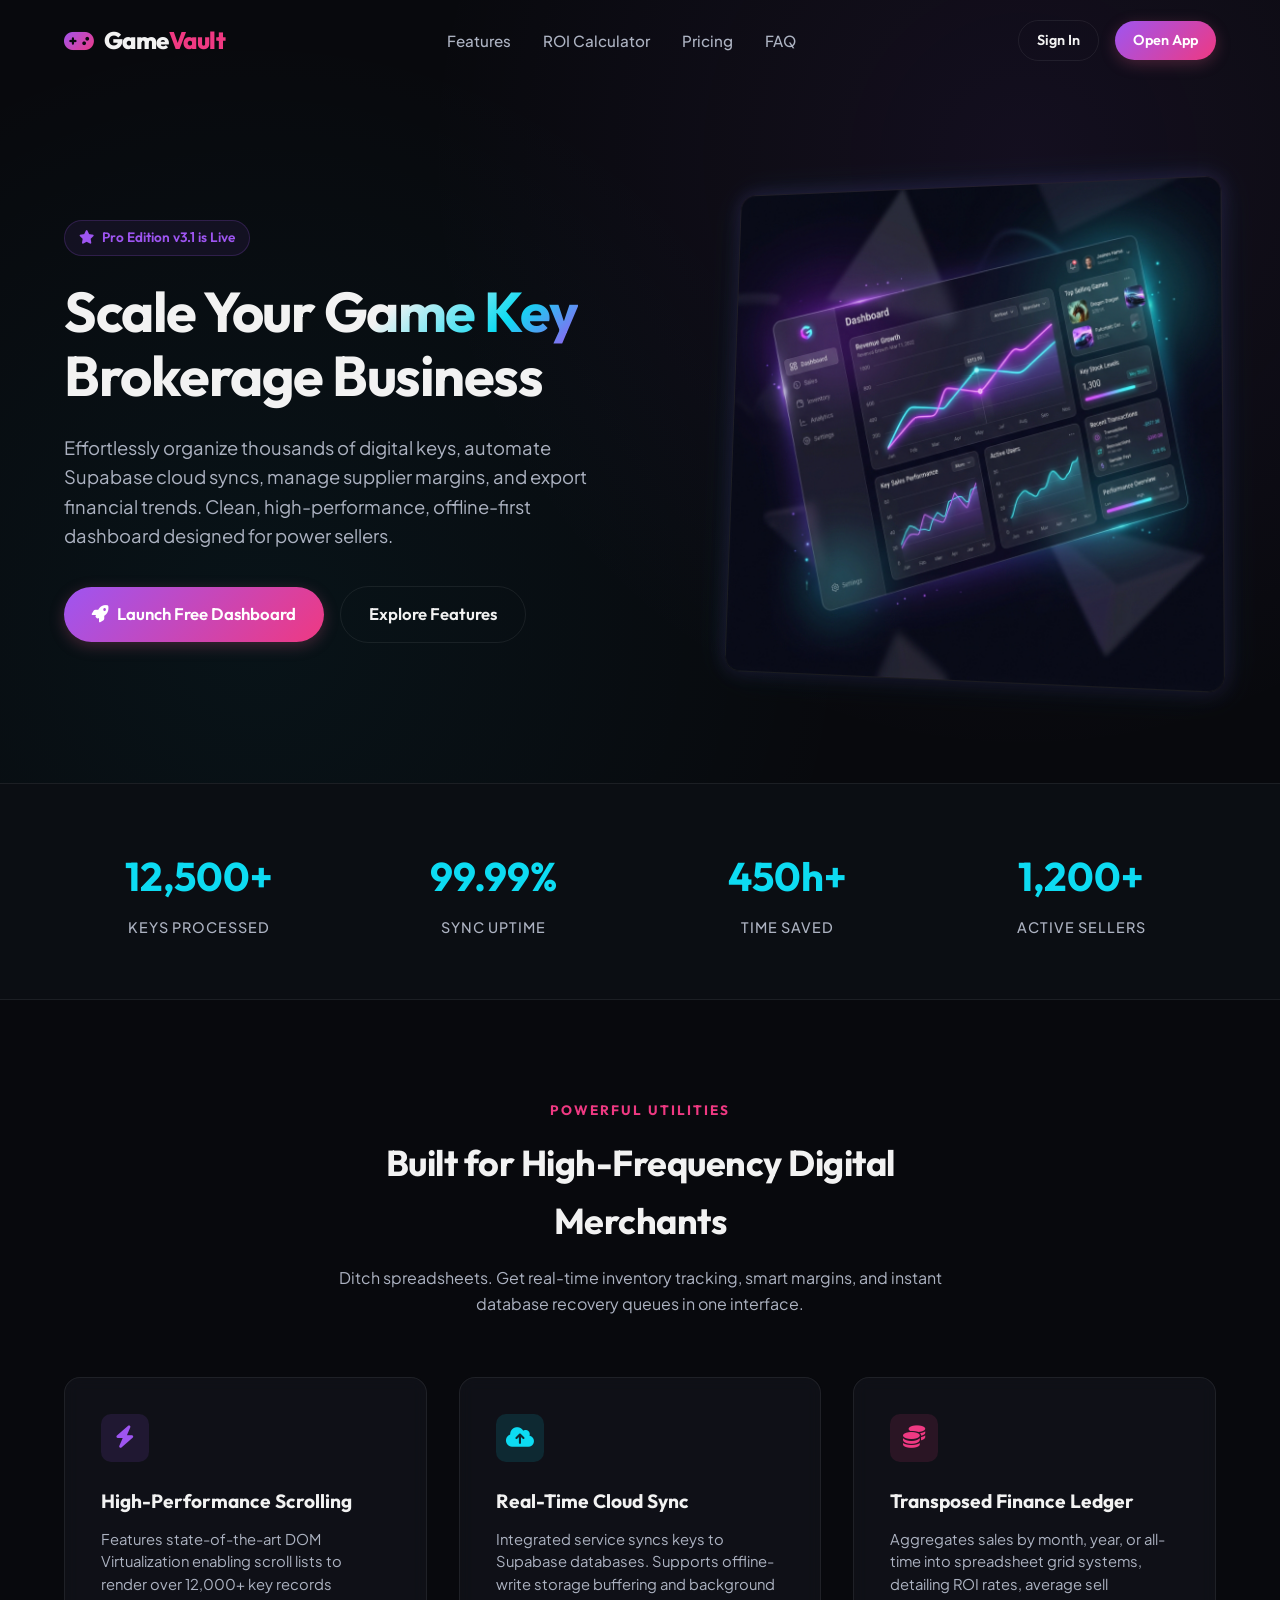
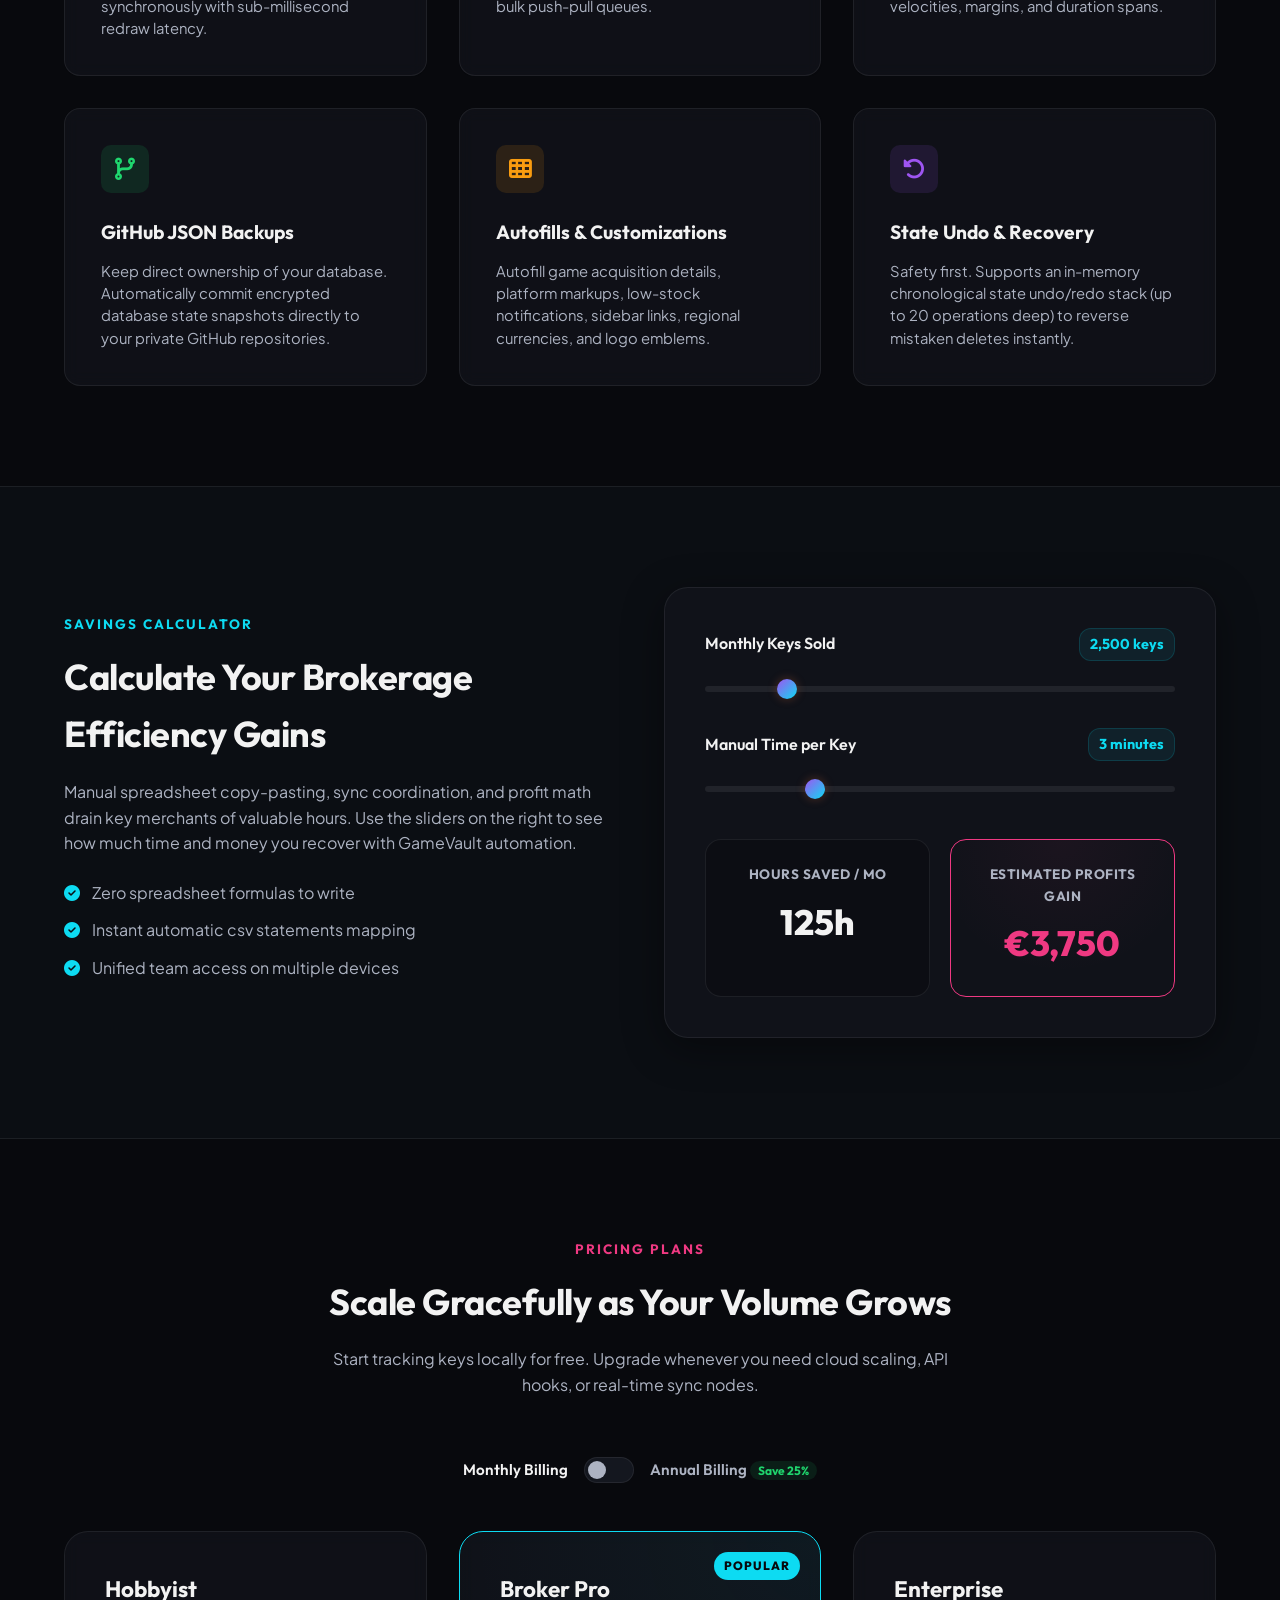
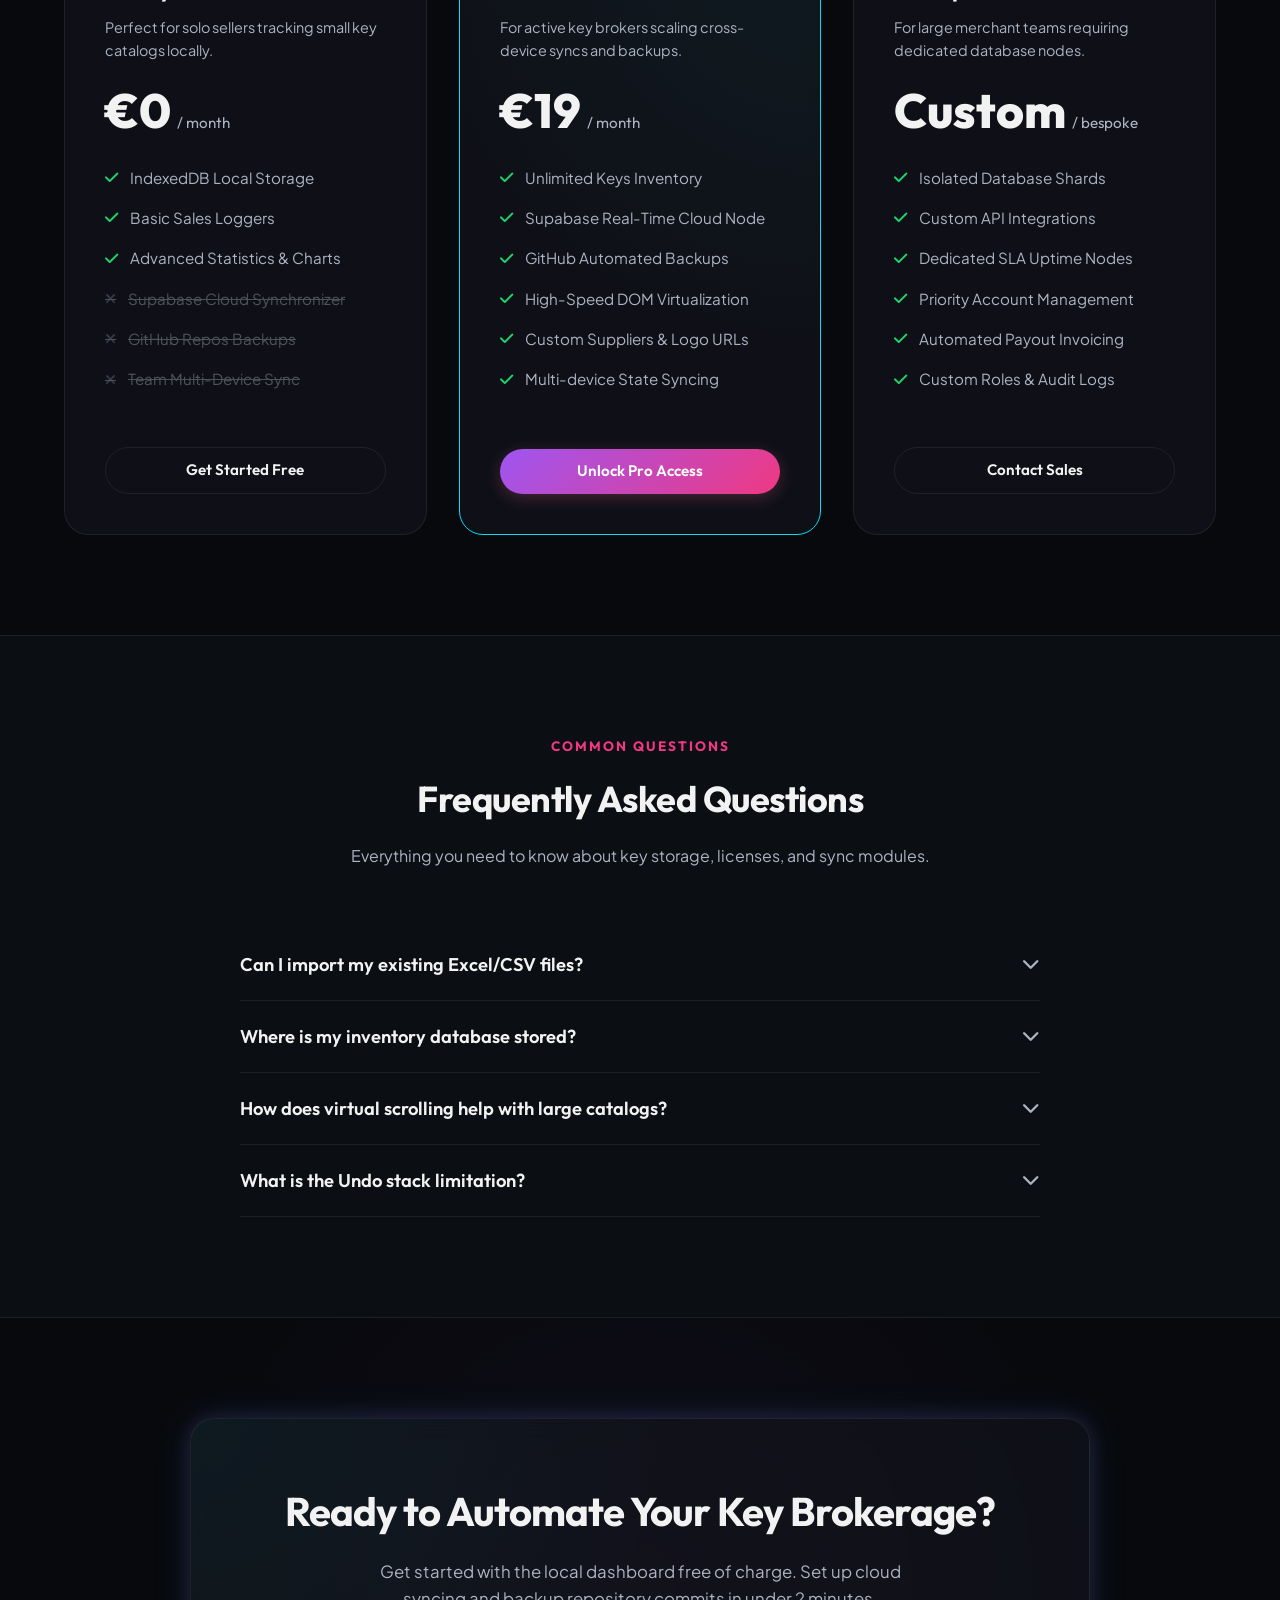
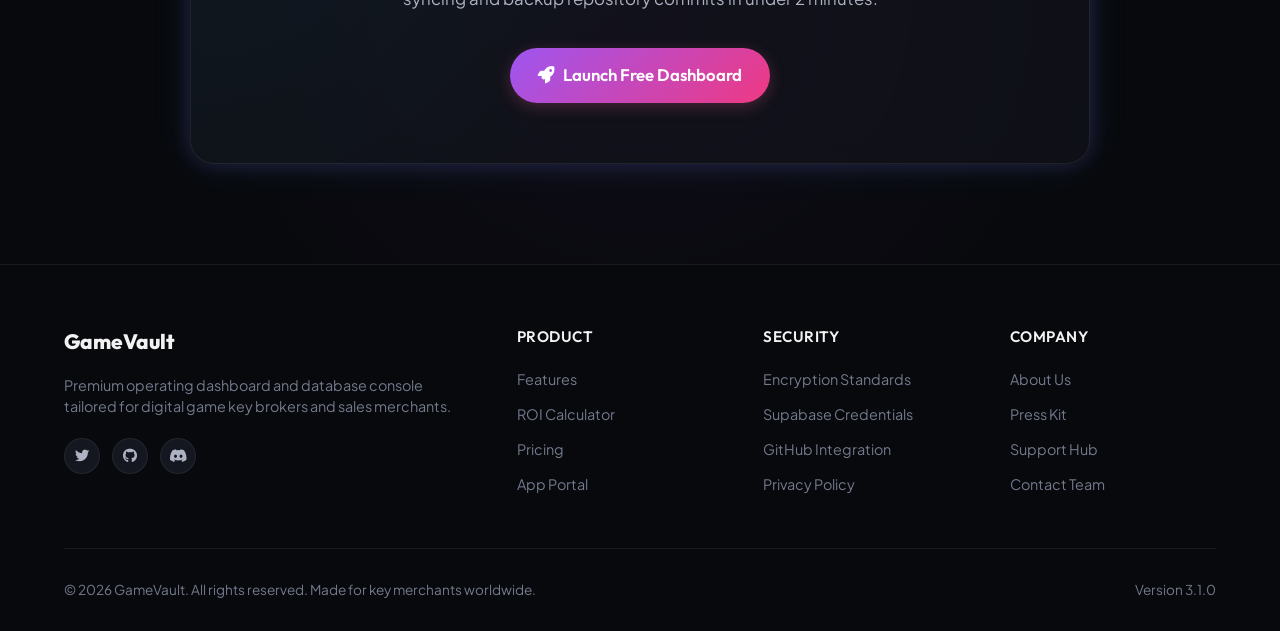
==== commit 3ee0dba1: "docs: release v3.1.0 with updated README, Help Center documentation, and version sync" ====
--- a/landing.html
+++ b/landing.html
@@ -39,7 +39,7 @@
     <div class="container hero-grid">
       <div class="hero-content">
         <div class="hero-badge">
-          <i class="fa-solid fa-star"></i> Pro Edition v2.0 is Live
+          <i class="fa-solid fa-star"></i> Pro Edition v3.1 is Live
         </div>
         <h1 class="hero-title">
           Scale Your <span class="text-gradient">Game Key</span> Brokerage Business
@@ -398,7 +398,7 @@
       </div>
       <div class="footer-bottom">
         <span class="footer-copy">&copy; 2026 GameVault. All rights reserved. Made for key merchants worldwide.</span>
-        <span class="footer-copy">Version 2.4.0</span>
+        <span class="footer-copy">Version 3.1.0</span>
       </div>
     </div>
   </footer>
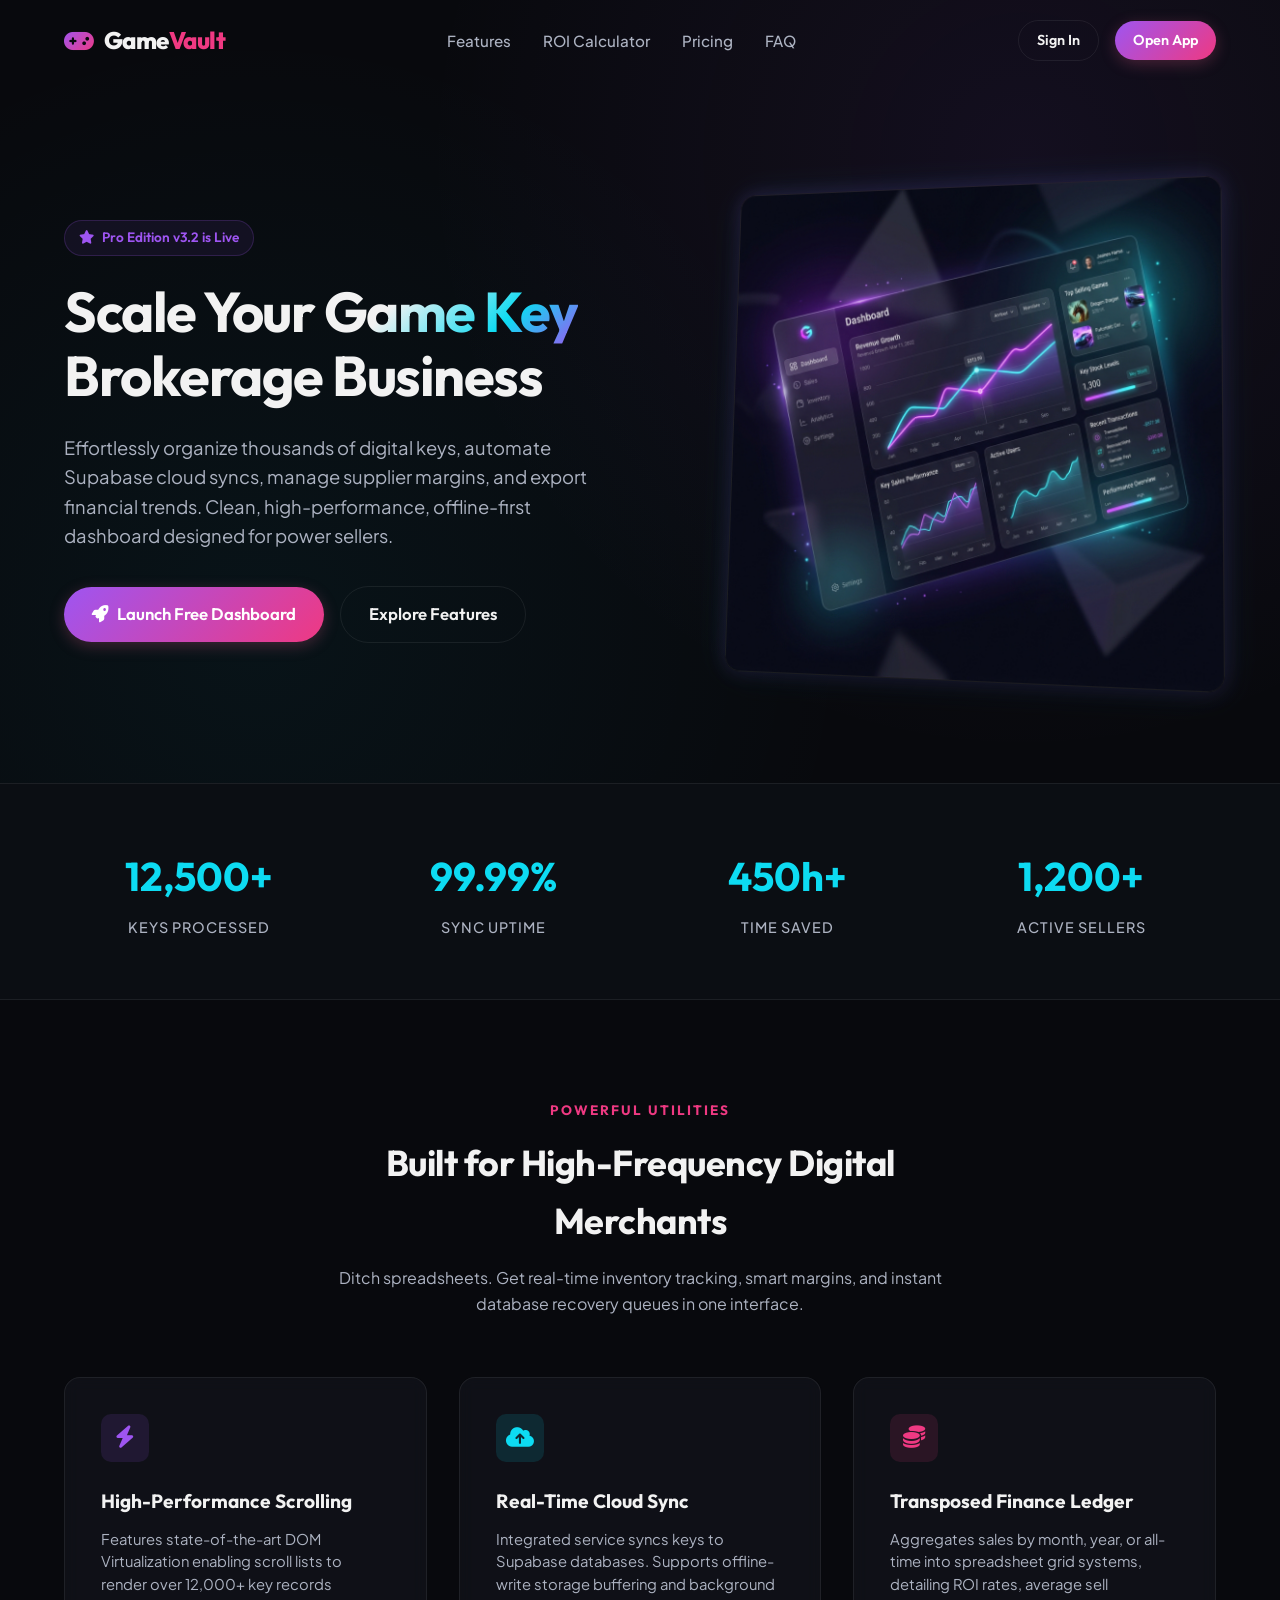
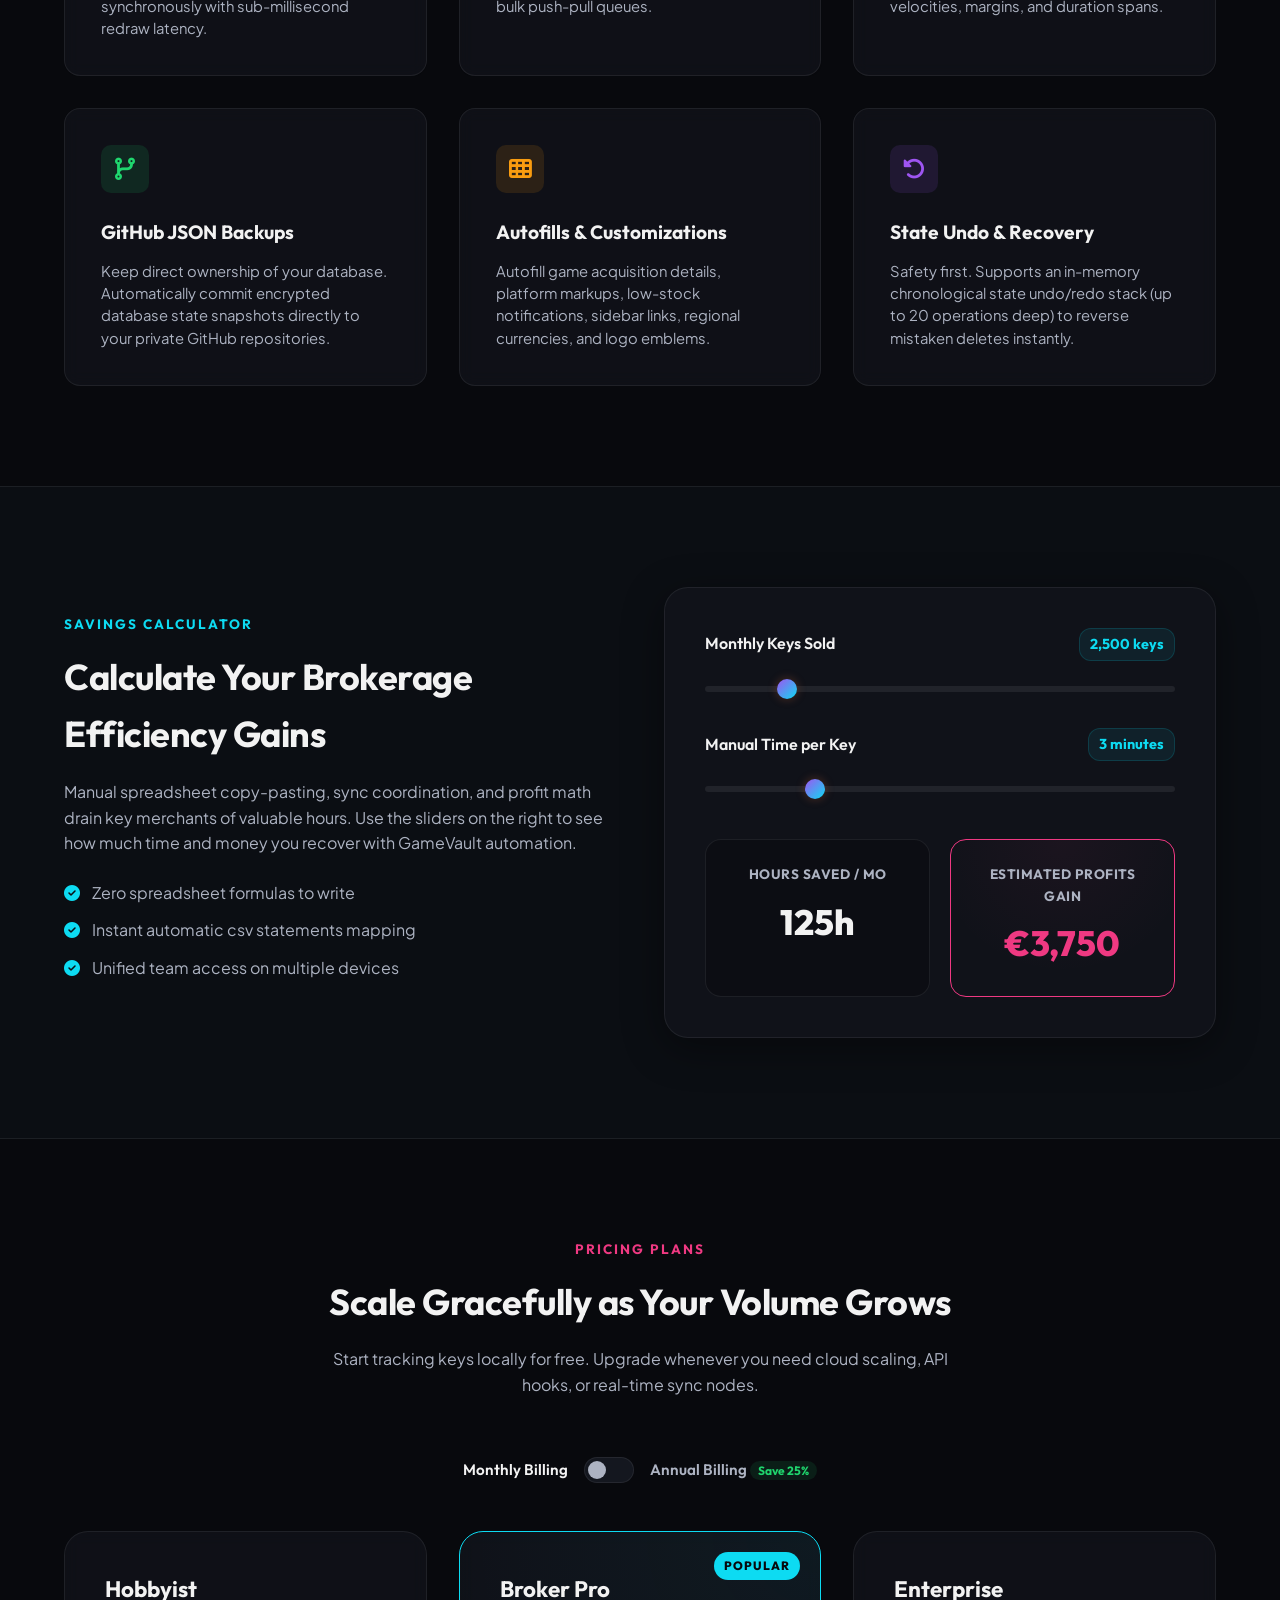
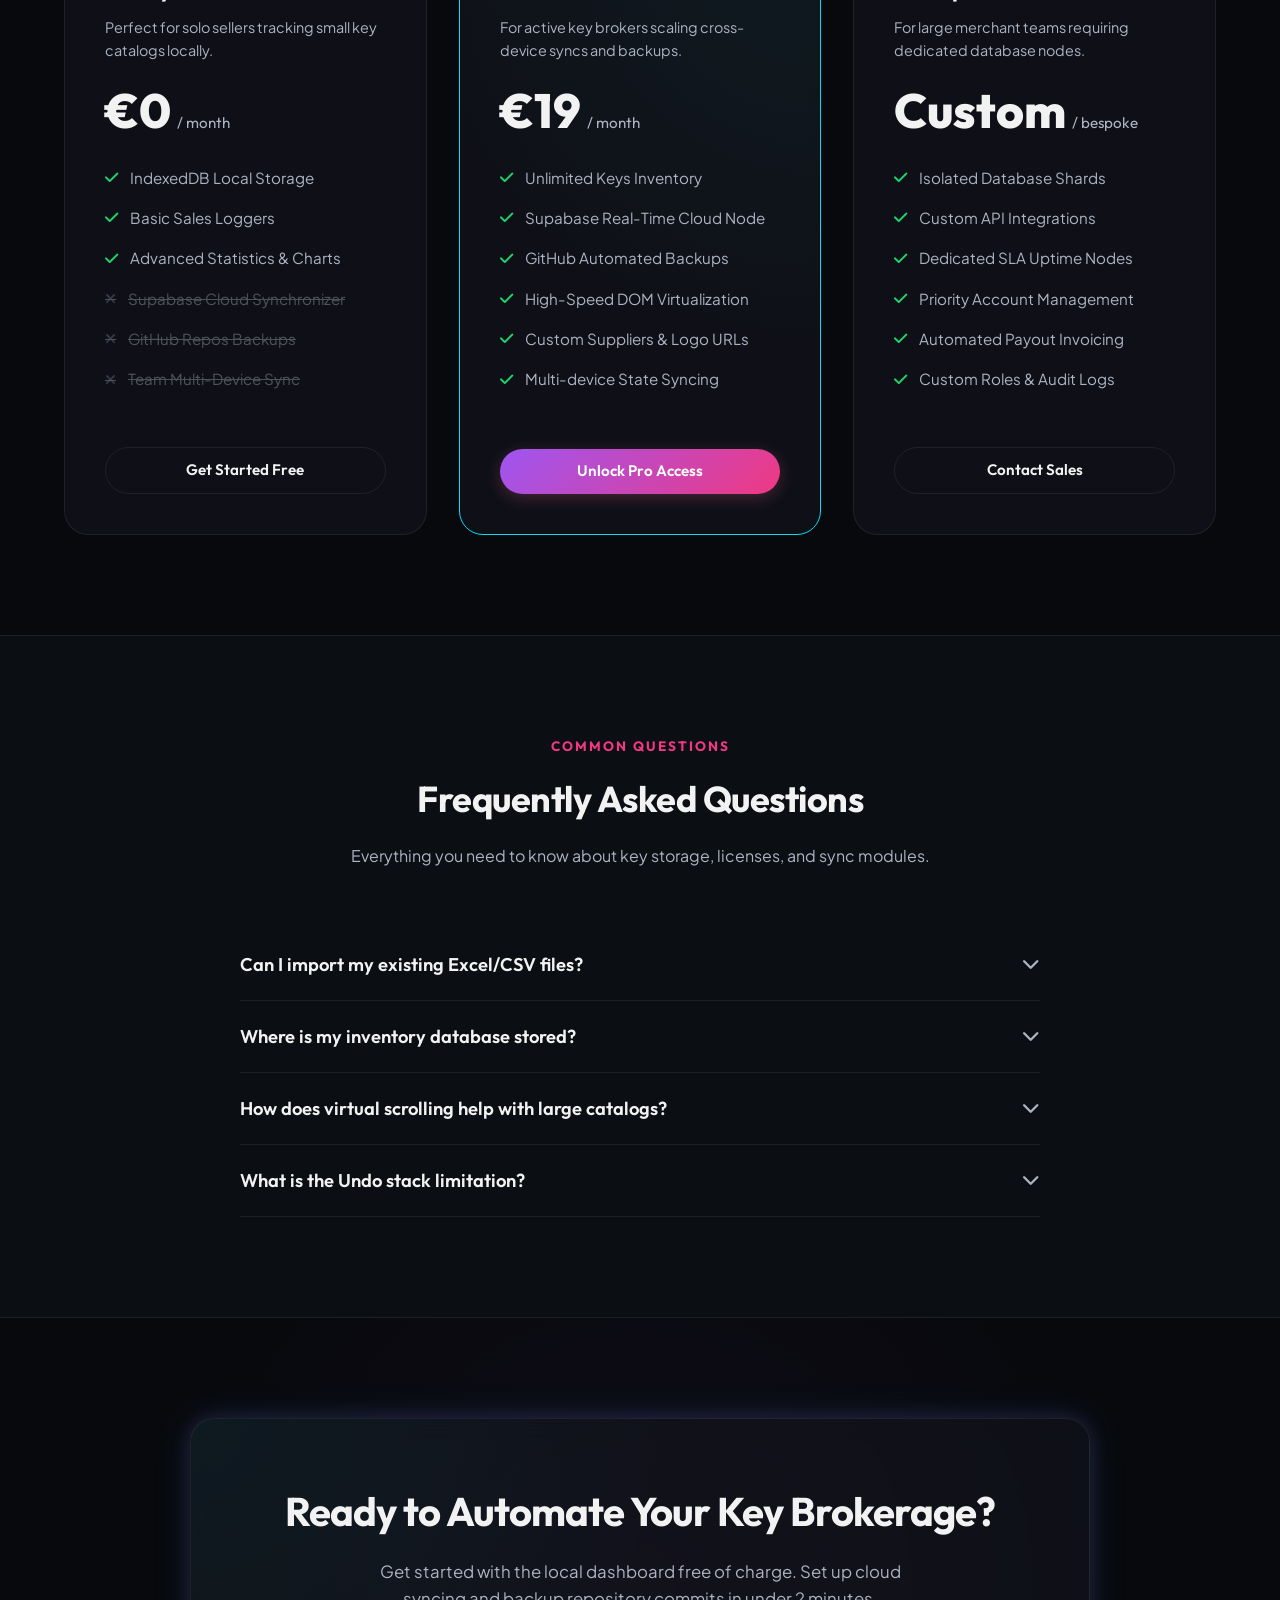
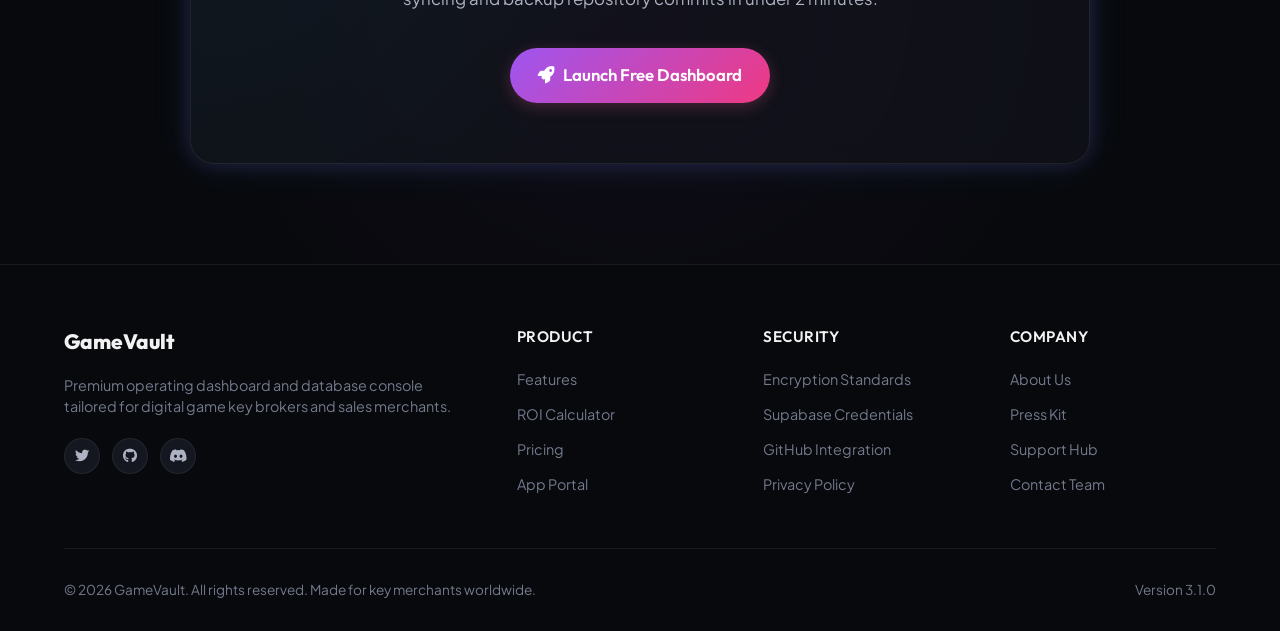
==== commit a0a88231: "feat: integrate GG.deals API multi-keyshop benchmark into Sourcing Radar (v3.2.0)" ====
--- a/landing.html
+++ b/landing.html
@@ -39,7 +39,7 @@
     <div class="container hero-grid">
       <div class="hero-content">
         <div class="hero-badge">
-          <i class="fa-solid fa-star"></i> Pro Edition v3.1 is Live
+          <i class="fa-solid fa-star"></i> Pro Edition v3.2 is Live
         </div>
         <h1 class="hero-title">
           Scale Your <span class="text-gradient">Game Key</span> Brokerage Business
